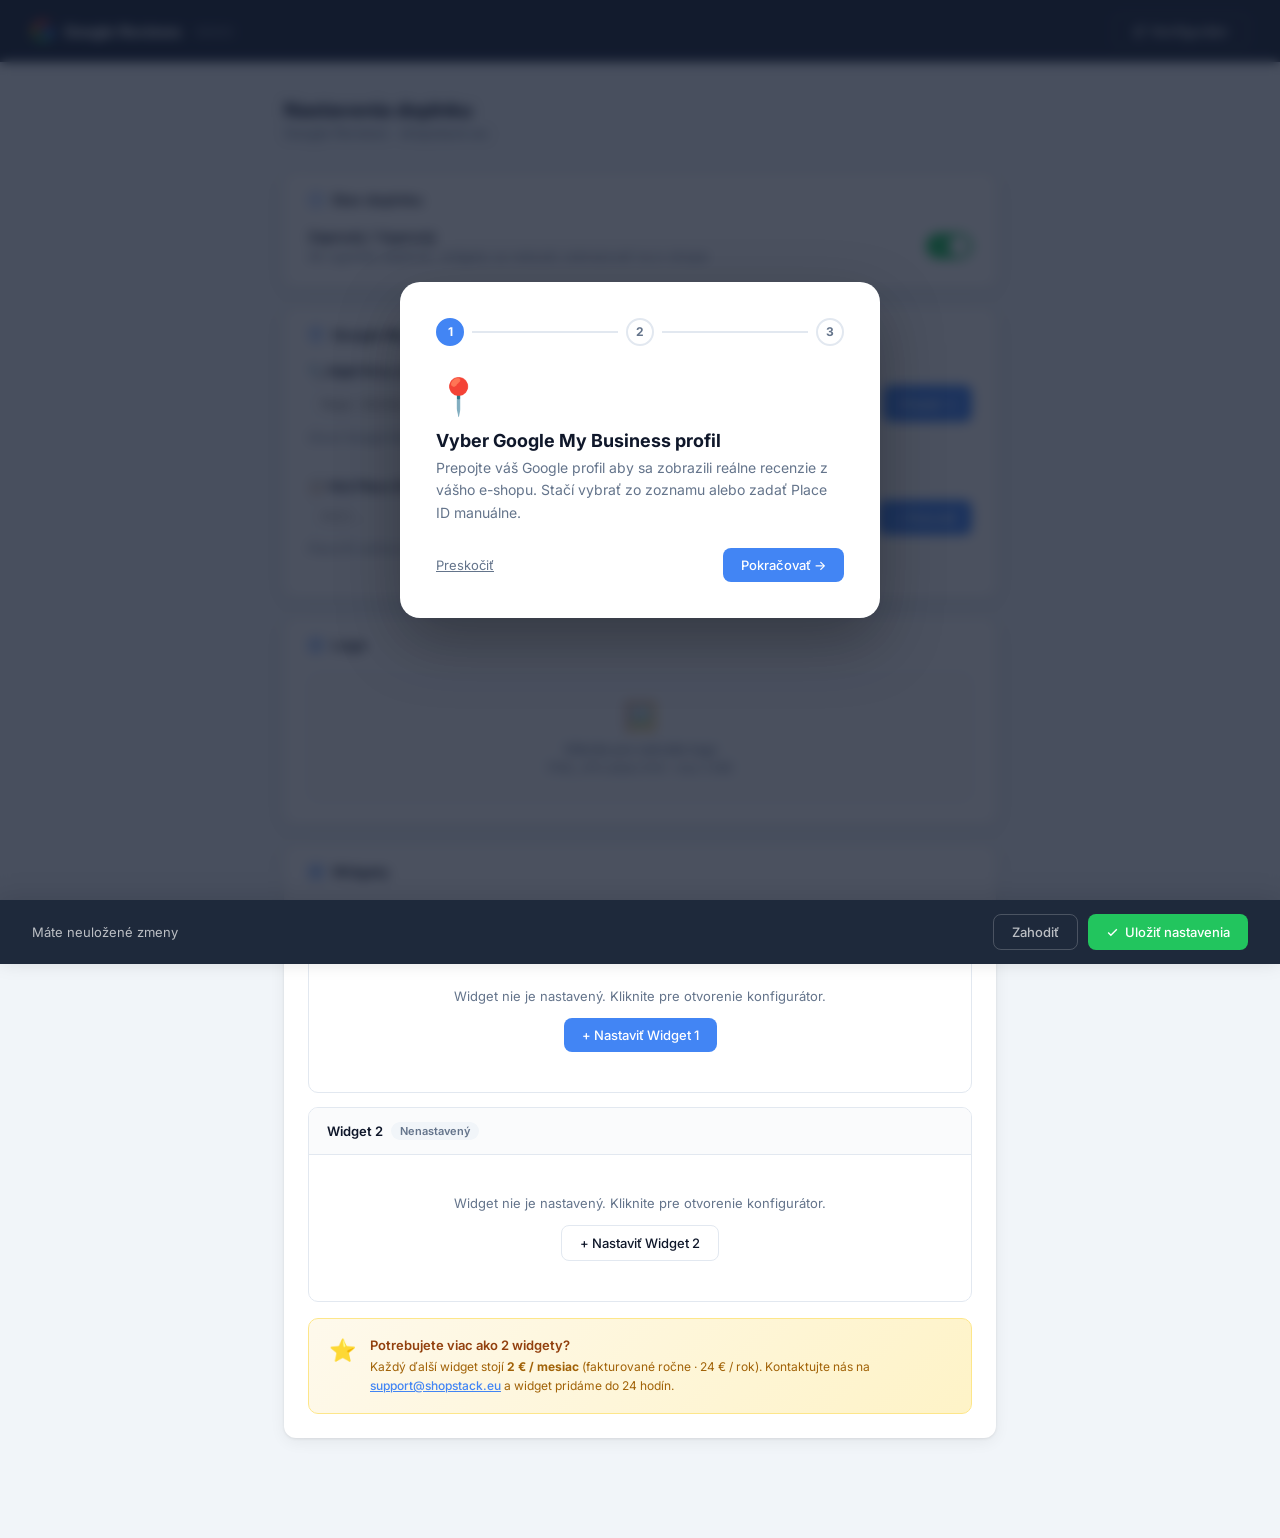
==== admin.html @ 36fa4c8f "fix: btoa crash on Slovak chars (encodeURIComponent wrapper)" ====
<!DOCTYPE html>
<html lang="sk">
<head>
<meta charset="UTF-8">
<meta name="viewport" content="width=device-width, initial-scale=1.0, viewport-fit=cover">
<title>Google Reviews – Admin</title>
<link href="https://fonts.googleapis.com/css2?family=Inter:wght@400;500;600;700;800&display=swap" rel="stylesheet">
<style>
*,*::before,*::after{box-sizing:border-box;margin:0;padding:0}
:root{
  --accent:#4285F4;--accent-hover:#3367D6;
  --bg:#f1f5f9;--surface:#fff;--header-bg:#1e293b;
  --text:#0f172a;--muted:#64748b;--border:#e2e8f0;
  --danger:#ef4444;--success:#22c55e;--warn:#f59e0b;
  --radius:12px;--shadow:0 1px 3px rgba(0,0,0,.08),0 4px 16px rgba(0,0,0,.06);
}
body{font-family:'Inter',sans-serif;background:var(--bg);color:var(--text);min-height:100vh}

/* HEADER */
header{background:var(--header-bg);padding:0 32px;height:62px;display:flex;align-items:center;justify-content:space-between;position:sticky;top:0;z-index:200}
.logo{display:flex;align-items:center;gap:10px;color:#fff;font-size:15px;font-weight:700}
.logo svg{width:22px;height:22px}
.logo-sub{font-weight:400;opacity:.5;margin-left:4px;font-size:13px}
.header-right{display:flex;align-items:center;gap:10px}

/* BUTTONS */
.btn{display:inline-flex;align-items:center;gap:6px;padding:9px 18px;border-radius:8px;font-family:'Inter',sans-serif;font-size:13px;font-weight:500;cursor:pointer;border:none;transition:all .15s;text-decoration:none;white-space:nowrap}
.btn-primary{background:var(--accent);color:#fff}.btn-primary:hover{background:var(--accent-hover)}
.btn-outline{background:transparent;color:#fff;border:1px solid rgba(255,255,255,.2)}.btn-outline:hover{background:rgba(255,255,255,.08)}
.btn-secondary{background:var(--surface);color:var(--text);border:1px solid var(--border)}.btn-secondary:hover{background:var(--bg)}
.btn-ghost{background:transparent;color:var(--muted);border:1px solid var(--border)}.btn-ghost:hover{background:var(--bg);color:var(--text)}
.btn-danger{background:transparent;color:var(--danger);border:1px solid #fecaca}.btn-danger:hover{background:#fef2f2}
.btn-success{background:var(--success);color:#fff}.btn-success:hover{filter:brightness(.93)}
.btn:disabled{opacity:.45;cursor:not-allowed}

/* ONBOARDING */
.onboarding-overlay{position:fixed;inset:0;background:rgba(15,23,42,.75);backdrop-filter:blur(6px);z-index:500;display:flex;align-items:center;justify-content:center}
.onboarding-box{background:var(--surface);border-radius:20px;width:92vw;max-width:480px;padding:36px;box-shadow:0 24px 64px rgba(0,0,0,.3)}
.ob-steps{display:flex;align-items:center;gap:8px;margin-bottom:28px}
.ob-step{width:28px;height:28px;border-radius:50%;display:flex;align-items:center;justify-content:center;font-size:12px;font-weight:700;border:2px solid var(--border);color:var(--muted);transition:all .2s;flex-shrink:0}
.ob-step.active{background:var(--accent);border-color:var(--accent);color:#fff}
.ob-step.done{background:var(--success);border-color:var(--success);color:#fff}
.ob-line{flex:1;height:2px;background:var(--border);transition:background .2s}
.ob-line.done{background:var(--success)}
.ob-icon{font-size:36px;margin-bottom:12px}
.ob-title{font-size:18px;font-weight:700;margin-bottom:6px}
.ob-desc{font-size:14px;color:var(--muted);line-height:1.6;margin-bottom:24px}
.ob-actions{display:flex;justify-content:space-between;align-items:center}
.ob-skip{font-size:13px;color:var(--muted);cursor:pointer;text-decoration:underline}
.ob-skip:hover{color:var(--text)}

/* LAYOUT */
main{max-width:760px;margin:0 auto;padding:36px 24px 80px}
.page-title{font-size:20px;font-weight:700;margin-bottom:2px}
.page-sub{font-size:14px;color:var(--muted);margin-bottom:32px;display:flex;align-items:center;gap:10px}
.last-saved-badge{font-size:12px;background:#f1f5f9;border:1px solid var(--border);border-radius:6px;padding:2px 8px;color:var(--muted)}

/* CARD */
.card{background:var(--surface);border-radius:var(--radius);box-shadow:var(--shadow);margin-bottom:20px;overflow:hidden}
.card-head{padding:18px 24px 0;display:flex;align-items:center;justify-content:space-between}
.card-title{font-size:14px;font-weight:600;display:flex;align-items:center;gap:8px}
.card-title svg{width:16px;height:16px;color:var(--accent)}
.card-body{padding:20px 24px 24px}

/* TOGGLE */
.toggle-row{display:flex;align-items:center;justify-content:space-between;gap:16px}
.toggle-info h3{font-size:14px;font-weight:600;margin-bottom:3px}
.toggle-info p{font-size:13px;color:var(--muted)}
.toggle{position:relative;width:46px;height:26px;flex-shrink:0}
.toggle input{opacity:0;width:0;height:0;position:absolute}
.toggle-track{position:absolute;inset:0;background:#cbd5e1;border-radius:13px;transition:.2s;cursor:pointer}
.toggle input:checked+.toggle-track{background:var(--success)}
.toggle-thumb{position:absolute;top:3px;left:3px;width:20px;height:20px;background:#fff;border-radius:50%;transition:.2s;pointer-events:none;box-shadow:0 1px 3px rgba(0,0,0,.2)}
.toggle input:checked~.toggle-thumb{left:23px}

/* FORM */
.field{margin-bottom:18px}
.field:last-child{margin-bottom:0}
.field label{display:block;font-size:13px;font-weight:500;margin-bottom:6px}
.field-hint{font-size:12px;color:var(--muted);margin-top:4px}
select,input[type=text]{width:100%;padding:9px 12px;border:1px solid var(--border);border-radius:8px;font-family:'Inter',sans-serif;font-size:14px;color:var(--text);background:var(--surface);transition:border .15s}
select:focus,input[type=text]:focus{outline:none;border-color:var(--accent);box-shadow:0 0 0 3px rgba(66,133,244,.12)}

/* LOGO */
.logo-upload-area{border:2px dashed var(--border);border-radius:10px;padding:24px;text-align:center;cursor:pointer;transition:all .15s;background:#fafbfc}
.logo-upload-area:hover{border-color:var(--accent);background:#eff6ff}
.logo-upload-area.has-logo{border-style:solid;border-color:#bbdefb;background:#eff6ff}
.logo-preview{width:80px;height:80px;object-fit:contain;border-radius:8px;border:1px solid var(--border);background:#fff;margin:0 auto 10px;display:block}
.logo-upload-icon{font-size:28px;margin-bottom:8px;opacity:.5}
.logo-upload-text{font-size:13px;font-weight:500;color:var(--muted)}
.logo-upload-sub{font-size:12px;color:var(--muted);margin-top:3px}
.logo-actions{display:flex;justify-content:center;gap:8px;margin-top:10px}

/* WIDGET SLOTS */
.widget-slot{border:1px solid var(--border);border-radius:10px;overflow:hidden;margin-bottom:14px;transition:box-shadow .15s}
.widget-slot:last-child{margin-bottom:0}
.widget-slot-head{padding:14px 18px;display:flex;align-items:center;justify-content:space-between;background:#fafbfc;border-bottom:1px solid var(--border)}
.widget-slot-label{font-size:13px;font-weight:600;display:flex;align-items:center;gap:8px}
.widget-slot-meta{font-size:11px;color:var(--muted);display:flex;align-items:center;gap:6px}
.widget-slot-badge{padding:2px 9px;border-radius:20px;font-size:11px;font-weight:600}
.badge-configured{background:#dcfce7;color:#15803d}
.badge-empty{background:#f1f5f9;color:var(--muted)}
.widget-slot-body{padding:16px 18px}
.widget-type-tag{display:inline-flex;align-items:center;gap:5px;padding:3px 10px;background:#eff6ff;color:var(--accent);border-radius:6px;font-size:12px;font-weight:500;margin-bottom:10px}
.widget-actions{display:flex;gap:8px;flex-wrap:wrap;align-items:center}
.widget-slot-empty{text-align:center;padding:24px;color:var(--muted)}
.widget-slot-empty p{font-size:13px;margin-bottom:14px}

/* MINI PREVIEW */
.widget-preview-thumb{width:100%;height:120px;border-radius:8px;border:1px solid var(--border);background:linear-gradient(135deg,#f8fafc,#f1f5f9);margin-bottom:12px;overflow:hidden;position:relative;display:flex;align-items:center;justify-content:center}
.widget-preview-thumb iframe{width:300%;height:300%;transform:scale(.33);transform-origin:top left;pointer-events:none;border:none}
.widget-preview-label{position:absolute;bottom:6px;right:8px;font-size:10px;color:var(--muted);background:rgba(255,255,255,.8);padding:2px 6px;border-radius:4px}

/* EMBED CODE */
.embed-section{margin-top:14px;padding-top:14px;border-top:1px solid var(--border)}
.embed-label{font-size:12px;font-weight:600;color:var(--muted);text-transform:uppercase;letter-spacing:.05em;margin-bottom:8px}
.embed-box{position:relative}
.embed-code{width:100%;padding:10px 40px 10px 12px;border:1px solid var(--border);border-radius:8px;font-family:'JetBrains Mono','Courier New',monospace;font-size:11px;color:var(--text);background:#f8fafc;resize:none;height:52px;line-height:1.5}
.embed-copy{position:absolute;right:8px;top:50%;transform:translateY(-50%);padding:4px 10px;font-size:11px;border-radius:6px}
.embed-copied{background:#dcfce7;color:#15803d;font-size:11px;padding:3px 8px;border-radius:5px;display:none}

/* LIMIT BANNER */
.limit-banner{background:linear-gradient(135deg,#fef9ec,#fef3c7);border:1px solid #fde68a;border-radius:10px;padding:18px 20px;display:flex;gap:14px;align-items:flex-start;margin-top:16px}
.limit-banner-icon{font-size:22px;flex-shrink:0}
.limit-banner h4{font-size:13px;font-weight:600;margin-bottom:4px;color:#92400e}
.limit-banner p{font-size:12px;color:#a16207;line-height:1.6}
.limit-banner a{color:var(--accent);font-weight:500}

/* LEGACY BANNER */
.legacy-banner{background:linear-gradient(135deg,#f0f9ff,#e0f2fe);border:1px solid #bae6fd;border-radius:10px;padding:18px 20px;display:flex;gap:14px;align-items:flex-start;margin-bottom:20px}
.legacy-banner-icon{font-size:22px;flex-shrink:0}
.legacy-banner h4{font-size:13px;font-weight:600;margin-bottom:4px;color:#0369a1}
.legacy-banner p{font-size:12px;color:#0284c7;line-height:1.6}
.legacy-banner .btn{margin-top:8px;font-size:12px;padding:6px 14px;background:var(--accent);color:#fff;border:none}

/* SAVE BAR */
.save-bar{position:fixed;bottom:0;left:0;right:0;background:var(--header-bg);padding:14px 32px;padding-bottom:calc(14px + env(safe-area-inset-bottom,34px));display:flex;align-items:center;justify-content:space-between;gap:16px;z-index:100;transform:translateY(100%);transition:transform .25s;box-shadow:0 -4px 20px rgba(0,0,0,.15)}
.save-bar.visible{transform:translateY(0)}
.save-bar-text{color:rgba(255,255,255,.7);font-size:13px}
.save-bar-actions{display:flex;gap:10px}

/* MODAL */
.modal-overlay{position:fixed;inset:0;background:rgba(15,23,42,.65);backdrop-filter:blur(4px);z-index:1000;display:flex;align-items:center;justify-content:center;opacity:0;pointer-events:none;transition:opacity .2s}
.modal-overlay.active{opacity:1;pointer-events:all}
.modal{background:var(--surface);border-radius:16px;width:96vw;max-width:1140px;height:90vh;display:flex;flex-direction:column;box-shadow:0 24px 64px rgba(0,0,0,.3);transform:translateY(14px);transition:transform .2s;overflow:hidden}
.modal-overlay.active .modal{transform:translateY(0)}
.modal-header{display:flex;align-items:center;justify-content:space-between;padding:16px 24px;background:var(--header-bg);flex-shrink:0}
.modal-title{font-size:15px;font-weight:600;color:#fff}
.modal-close{width:32px;height:32px;border-radius:8px;border:none;background:rgba(255,255,255,.1);color:#fff;cursor:pointer;display:flex;align-items:center;justify-content:center;font-size:18px;transition:background .15s}
.modal-close:hover{background:rgba(255,255,255,.2)}
.modal-body{flex:1;overflow:hidden}
.modal-body iframe{width:100%;height:100%;border:none}
.modal-footer{padding:14px 24px;border-top:1px solid var(--border);display:flex;justify-content:flex-end;gap:10px;background:#f8fafc;flex-shrink:0}

/* TOAST */
.toast{position:fixed;bottom:80px;right:24px;background:var(--header-bg);color:#fff;padding:12px 20px;border-radius:10px;font-size:14px;font-weight:500;box-shadow:0 4px 20px rgba(0,0,0,.2);transform:translateY(20px);opacity:0;transition:all .25s;z-index:2000}
.toast.show{transform:translateY(0);opacity:1}
.toast.success{border-left:4px solid var(--success)}
.toast.error{border-left:4px solid var(--danger)}
.toast.info{border-left:4px solid #3b82f6}
.toast.warning{border-left:4px solid #f59e0b}
</style>
</head>
<body>

<!-- ONBOARDING OVERLAY -->
<div class="onboarding-overlay" id="onboarding" style="display:none">
  <div class="onboarding-box">
    <div class="ob-steps">
      <div class="ob-step active" id="ob-step-1">1</div>
      <div class="ob-line" id="ob-line-1"></div>
      <div class="ob-step" id="ob-step-2">2</div>
      <div class="ob-line" id="ob-line-2"></div>
      <div class="ob-step" id="ob-step-3">3</div>
    </div>
    <div id="ob-content"></div>
    <div class="ob-actions">
      <span class="ob-skip" onclick="skipOnboarding()">Preskočiť</span>
      <button class="btn btn-primary" id="ob-next-btn" onclick="obNext()">Pokračovať →</button>
    </div>
  </div>
</div>

<header>
  <div class="logo">
    <svg viewBox="0 0 48 48" fill="none">
      <path fill="#EA4335" d="M24 9.5c3.54 0 6.71 1.22 9.21 3.6l6.85-6.85C35.9 2.38 30.47 0 24 0 14.62 0 6.51 5.38 2.56 13.22l7.98 6.19C12.43 13.72 17.74 9.5 24 9.5z"/>
      <path fill="#4285F4" d="M46.98 24.55c0-1.57-.15-3.09-.38-4.55H24v9.02h12.94c-.58 2.96-2.26 5.48-4.78 7.18l7.73 6c4.51-4.18 7.09-10.36 7.09-17.65z"/>
      <path fill="#FBBC05" d="M10.53 28.59c-.48-1.45-.76-2.99-.76-4.59s.27-3.14.76-4.59l-7.98-6.19C.92 16.46 0 20.12 0 24c0 3.88.92 7.54 2.56 10.78l7.97-6.19z"/>
      <path fill="#34A853" d="M24 48c6.48 0 11.93-2.13 15.89-5.81l-7.73-6c-2.18 1.48-4.97 2.31-8.16 2.31-6.26 0-11.57-4.22-13.47-9.91l-7.98 6.19C6.51 42.62 14.62 48 24 48z"/>
    </svg>
    Google Reviews
    <span class="logo-sub">Admin</span>
  </div>
  <div class="header-right">
    <a href="google_reviews_widget_v9.html" class="btn btn-outline" target="_blank">
      <svg width="13" height="13" viewBox="0 0 24 24" fill="none" stroke="currentColor" stroke-width="2.5"><path d="M18 13v6a2 2 0 0 1-2 2H5a2 2 0 0 1-2-2V8a2 2 0 0 1 2-2h6"/><polyline points="15 3 21 3 21 9"/><line x1="10" y1="14" x2="21" y2="3"/></svg>
      Konfigurátor
    </a>
  </div>
</header>

<main>
  <div class="page-title">Nastavenia doplnku</div>
  <div class="page-sub">
    Google Reviews · shopstack.eu
    <span class="last-saved-badge" id="last-saved-badge" style="display:none"></span>
  </div>

  <!-- LEGACY BANNER -->
  <div class="legacy-banner" id="legacy-banner" style="display:none">
    <div class="legacy-banner-icon">🔄</div>
    <div>
      <h4>Máte aktívnu staršiu verziu widgetu</h4>
      <p>Váš e-shop beží na pôvodnom dizajne. Môžete prejsť na nové admin rozhranie s modernejším vzhľadom — vaše nastavenia zostanú zachované. Prepnutie je dobrovoľné.</p>
      <button class="btn" onclick="migrateLegacy()">Prejsť na nový dizajn</button>
    </div>
  </div>

  <!-- 1. STAV -->
  <div class="card">
    <div class="card-head">
      <div class="card-title">
        <svg viewBox="0 0 24 24" fill="none" stroke="currentColor" stroke-width="2"><circle cx="12" cy="12" r="10"/><path d="M12 8v4l3 3"/></svg>
        Stav doplnku
      </div>
    </div>
    <div class="card-body">
      <div class="toggle-row">
        <div class="toggle-info">
          <h3>Zapnutý / Vypnutý</h3>
          <p>Ak vypnete doplnok, widgety sa nebudú zobrazovať na e-shope.</p>
        </div>
        <label class="toggle">
          <input type="checkbox" id="toggle-active" checked onchange="markDirty()">
          <div class="toggle-track"></div>
          <div class="toggle-thumb"></div>
        </label>
      </div>
    </div>
  </div>

  <!-- 2. GMB PROFIL -->
  <div class="card">
    <div class="card-head">
      <div class="card-title">
        <svg viewBox="0 0 24 24" fill="none" stroke="currentColor" stroke-width="2"><path d="M21 10c0 7-9 13-9 13s-9-6-9-13a9 9 0 0 1 18 0z"/><circle cx="12" cy="10" r="3"/></svg>
        Google My Business profil
      </div>
    </div>
    <div class="card-body">

      <div class="field" id="gmb-step-search">
        <label style="font-size:13px;font-weight:600;color:var(--text);">🔍 Nájdi firmu na Google</label>
        <div style="display:flex;gap:8px;margin-top:6px;">
          <input type="text" id="gmb-search-input"
            placeholder="Napr. Sklníky Dúha Bratislava"
            style="flex:1;min-width:0;"
            autocomplete="off" spellcheck="false"
            onkeydown="if(event.key==='Enter') searchGMB()"
            oninput="onGmbSearchInput(this.value)">
          <button class="btn btn-primary" style="white-space:nowrap;padding:0 16px;" onclick="searchGMB()">
            Hľadať →
          </button>
        </div>
        <div class="field-hint" style="margin-top:8px;">
          Otvorí Google Maps — nájdi svoju firmu a skopíruj <strong>Place ID</strong> z URL alebo cez <strong>Zdieľať → Vložiť mapu</strong>.
        </div>
      </div>

      <div class="field" id="gmb-step-placeid" style="margin-top:14px;padding-top:14px;border-top:1px solid var(--border);">
        <label style="font-size:13px;font-weight:600;color:var(--text);">📋 Vlož Place ID a potvrď profil</label>
        <div style="display:flex;gap:8px;margin-top:6px;align-items:stretch;">
          <input type="text" id="place-id-input"
            placeholder="ChIJ..."
            style="flex:1;min-width:0;font-family:monospace;font-size:13px;"
            autocomplete="off" autocorrect="off" spellcheck="false"
            oninput="onPlaceIdInput(this.value)"
            onkeydown="if(event.key==='Enter') confirmPlaceId()">
          <button class="btn btn-primary" id="gmb-confirm-btn" style="white-space:nowrap;padding:0 16px;" onclick="confirmPlaceId()">
            ✓ Potvrdiť
          </button>
        </div>
        <div class="field-hint" id="place-id-hint" style="margin-top:6px;">
          Place ID začína na <code style="background:#f1f5f9;padding:1px 5px;border-radius:4px;font-size:11px;">ChIJ...</code>
          &nbsp;·&nbsp;
          <a href="https://developers.google.com/maps/documentation/javascript/examples/places-placeid-finder" target="_blank" style="color:var(--accent);">Place ID Finder →</a>
        </div>
      </div>

      <div id="gmb-verified-card" style="display:none;background:#f0fdf4;border:1px solid #86efac;border-radius:12px;padding:14px 16px;margin-top:12px;">
        <div style="display:flex;align-items:center;gap:12px;">
          <div style="width:40px;height:40px;border-radius:10px;background:#fff;border:1px solid #e2e8f0;display:flex;align-items:center;justify-content:center;flex-shrink:0;">
            <svg width="22" height="22" viewBox="0 0 48 48"><path fill="#EA4335" d="M24 9.5c3.54 0 6.71 1.22 9.21 3.6l6.85-6.85C35.9 2.38 30.47 0 24 0 14.62 0 6.51 5.38 2.56 13.22l7.98 6.19C12.43 13.72 17.74 9.5 24 9.5z"/><path fill="#4285F4" d="M46.98 24.55c0-1.57-.15-3.09-.38-4.55H24v9.02h12.94c-.58 2.96-2.26 5.48-4.78 7.18l7.73 6c4.51-4.18 7.09-10.36 7.09-17.65z"/><path fill="#FBBC05" d="M10.53 28.59c-.48-1.45-.76-2.99-.76-4.59s.27-3.14.76-4.59l-7.98-6.19C.92 16.46 0 20.12 0 24c0 3.88.92 7.54 2.56 10.78l7.97-6.19z"/><path fill="#34A853" d="M24 48c6.48 0 11.93-2.13 15.89-5.81l-7.73-6c-2.18 1.48-4.97 2.31-8.16 2.31-6.26 0-11.57-4.22-13.47-9.91l-7.98 6.19C6.51 42.62 14.62 48 24 48z"/></svg>
          </div>
          <div style="flex:1;min-width:0;">
            <div style="margin-bottom:3px;"><span style="font-size:11px;font-weight:700;color:#15803d;background:#dcfce7;padding:2px 8px;border-radius:20px;">✓ OVERENÝ</span></div>
            <div id="gmb-verified-name" style="font-weight:700;font-size:15px;color:#111827;white-space:nowrap;overflow:hidden;text-overflow:ellipsis;"></div>
            <div id="gmb-verified-id" style="font-size:11px;color:#64748b;margin-top:2px;font-family:monospace;"></div>
          </div>
          <button onclick="clearPlaceId()" style="background:none;border:none;color:#94a3b8;cursor:pointer;font-size:22px;line-height:1;padding:4px;flex-shrink:0;" title="Zmeniť profil">×</button>
        </div>
      </div>

      <select id="gmb-select" style="display:none"></select>
    </div>
  </div>

  <!-- 3. LOGO -->
  <div class="card">
    <div class="card-head">
      <div class="card-title">
        <svg viewBox="0 0 24 24" fill="none" stroke="currentColor" stroke-width="2"><rect x="3" y="3" width="18" height="18" rx="2"/><circle cx="8.5" cy="8.5" r="1.5"/><polyline points="21 15 16 10 5 21"/></svg>
        Logo
      </div>
    </div>
    <div class="card-body">
      <input type="file" id="logo-file-input" accept="image/*" style="display:none" onchange="handleLogoUpload(event)">
      <div class="logo-upload-area" id="logo-upload-area" onclick="document.getElementById('logo-file-input').click()">
        <img src="" alt="Logo" class="logo-preview" id="logo-preview" style="display:none">
        <div id="logo-upload-placeholder">
          <div class="logo-upload-icon">🖼️</div>
          <div class="logo-upload-text">Kliknite pre nahratie loga</div>
          <div class="logo-upload-sub">PNG, JPG alebo SVG · max 2 MB</div>
        </div>
      </div>
      <div class="logo-actions" id="logo-actions" style="display:none">
        <button class="btn btn-ghost" style="font-size:12px;padding:6px 12px" onclick="removeLogo()">Odstrániť</button>
        <button class="btn btn-ghost" style="font-size:12px;padding:6px 12px" onclick="document.getElementById('logo-file-input').click()">Zmeniť</button>
      </div>
    </div>
  </div>

  <!-- 4+5. WIDGETY -->
  <div class="card">
    <div class="card-head">
      <div class="card-title">
        <svg viewBox="0 0 24 24" fill="none" stroke="currentColor" stroke-width="2"><rect x="3" y="3" width="7" height="7"/><rect x="14" y="3" width="7" height="7"/><rect x="3" y="14" width="7" height="7"/><rect x="14" y="14" width="7" height="7"/></svg>
        Widgety
      </div>
    </div>
    <div class="card-body">

      <!-- Widget 1 -->
      <div class="widget-slot">
        <div class="widget-slot-head">
          <div class="widget-slot-label">
            Widget 1
            <span class="widget-slot-badge badge-empty" id="slot-1-badge">Nenastavený</span>
          </div>
          <div class="widget-slot-meta" id="slot-1-meta" style="display:none">
            <span id="slot-1-saved-at"></span>
          </div>
        </div>
        <div class="widget-slot-body">
          <div id="slot-1-configured" style="display:none">
            <div class="widget-preview-thumb" id="slot-1-preview-thumb">
              <span style="font-size:12px;color:var(--muted)">Náhľad</span>
              <span class="widget-preview-label">preview</span>
            </div>
            <div class="widget-type-tag" id="slot-1-type-tag">💬 Floating</div>
            <div class="widget-actions">
              <button class="btn btn-secondary" style="font-size:12px;padding:7px 14px" onclick="openConfigurator(1)">Upraviť widget</button>
              <button class="btn btn-danger" style="font-size:12px;padding:7px 14px" onclick="removeWidget(1)">Odstrániť</button>
            </div>
            <div class="embed-section">
              <div class="embed-label">Embed kód</div>
              <div class="embed-box">
                <textarea class="embed-code" id="slot-1-embed" readonly></textarea>
                <button class="btn btn-ghost embed-copy" onclick="copyEmbed(1)">Kopírovať</button>
              </div>
              <span class="embed-copied" id="slot-1-copied">✓ Skopírované</span>
            </div>
          </div>
          <div class="widget-slot-empty" id="slot-1-empty">
            <p>Widget nie je nastavený. Kliknite pre otvorenie konfigurátor.</p>
            <button class="btn btn-primary" onclick="openConfigurator(1)">+ Nastaviť Widget 1</button>
          </div>
        </div>
      </div>

      <!-- Widget 2 -->
      <div class="widget-slot">
        <div class="widget-slot-head">
          <div class="widget-slot-label">
            Widget 2
            <span class="widget-slot-badge badge-empty" id="slot-2-badge">Nenastavený</span>
          </div>
          <div class="widget-slot-meta" id="slot-2-meta" style="display:none">
            <span id="slot-2-saved-at"></span>
          </div>
        </div>
        <div class="widget-slot-body">
          <div id="slot-2-configured" style="display:none">
            <div class="widget-preview-thumb" id="slot-2-preview-thumb">
              <span style="font-size:12px;color:var(--muted)">Náhľad</span>
              <span class="widget-preview-label">preview</span>
            </div>
            <div class="widget-type-tag" id="slot-2-type-tag">💬 Floating</div>
            <div class="widget-actions">
              <button class="btn btn-secondary" style="font-size:12px;padding:7px 14px" onclick="openConfigurator(2)">Upraviť widget</button>
              <button class="btn btn-danger" style="font-size:12px;padding:7px 14px" onclick="removeWidget(2)">Odstrániť</button>
            </div>
            <div class="embed-section">
              <div class="embed-label">Embed kód</div>
              <div class="embed-box">
                <textarea class="embed-code" id="slot-2-embed" readonly></textarea>
                <button class="btn btn-ghost embed-copy" onclick="copyEmbed(2)">Kopírovať</button>
              </div>
              <span class="embed-copied" id="slot-2-copied">✓ Skopírované</span>
            </div>
          </div>
          <div class="widget-slot-empty" id="slot-2-empty">
            <p>Widget nie je nastavený. Kliknite pre otvorenie konfigurátor.</p>
            <button class="btn btn-secondary" onclick="openConfigurator(2)">+ Nastaviť Widget 2</button>
          </div>
        </div>
      </div>

      <!-- LIMIT -->
      <div class="limit-banner">
        <div class="limit-banner-icon">⭐</div>
        <div>
          <h4>Potrebujete viac ako 2 widgety?</h4>
          <p>Každý ďalší widget stojí <strong>2 € / mesiac</strong> (fakturované ročne · 24 € / rok). Kontaktujte nás na <a href="mailto:support@shopstack.eu">support@shopstack.eu</a> a widget pridáme do 24 hodín.</p>
        </div>
      </div>

    </div>
  </div>
</main>

<!-- SAVE BAR -->
<div class="save-bar" id="save-bar">
  <div class="save-bar-text">Máte neuložené zmeny</div>
  <div class="save-bar-actions">
    <button class="btn btn-ghost" style="color:rgba(255,255,255,.7);border-color:rgba(255,255,255,.2)" onclick="discardChanges()">Zahodiť</button>
    <button class="btn btn-success" onclick="saveSettings()">
      <svg width="13" height="13" viewBox="0 0 24 24" fill="none" stroke="currentColor" stroke-width="2.5"><polyline points="20 6 9 17 4 12"/></svg>
      Uložiť nastavenia
    </button>
  </div>
</div>

<!-- MODAL -->
<div class="modal-overlay" id="modal-overlay" onclick="handleOverlayClick(event)">
  <div class="modal">
    <div class="modal-header">
      <div class="modal-title" id="modal-title">Konfigurátor widgetu</div>
      <button class="modal-close" onclick="closeConfigurator()">✕</button>
    </div>
    <div class="modal-body">
      <iframe id="cfg-iframe" src="" title="Widget konfigurátor"></iframe>
    </div>
    <div class="modal-footer">
      <button class="btn btn-secondary" onclick="closeConfigurator()">Zrušiť</button>
      <button class="btn btn-primary" id="modal-save-btn" onclick="saveFromConfigurator()" style="min-width:140px;font-size:14px;padding:10px 20px;">
        <svg width="13" height="13" viewBox="0 0 24 24" fill="none" stroke="currentColor" stroke-width="2.5"><polyline points="20 6 9 17 4 12"/></svg>
        Uložiť widget
      </button>
    </div>
  </div>
</div>

<div class="toast" id="toast"></div>

<script>
const STORAGE_KEY = 'gr_admin_v2';
const OB_KEY = 'gr_admin_onboarding_done';
const TYPE_LABELS = {c0:'💬 Floating',c1:'🎠 Karusel',c2:'📌 Lišta',c3:'🧩 Embed',c4:'✍️ CTA tlačidlo'};

const OB_STEPS = [
  {icon:'📍',title:'Vyber Google My Business profil',desc:'Prepojte váš Google profil aby sa zobrazili reálne recenzie z vášho e-shopu. Stačí vybrať zo zoznamu alebo zadať Place ID manuálne.'},
  {icon:'🖼️',title:'Nahrajte logo firmy',desc:'Logo sa zobrazí vo widgete vedľa vašich recenzií. Odporúčame PNG s priehľadným pozadím, minimálne 200×200px.'},
  {icon:'⭐',title:'Nastavte prvý widget',desc:'Vyberte typ widgetu (Floating, Karusel, Lišta...) a prispôsobte farby, veľkosť aj pozíciu. Môžete pridať až 2 widgety zadarmo.'}
];

let state = {active:true,gmbProfileId:'',placeIdManual:'',logoUrl:'',widget1:null,widget2:null,isLegacy:false,lastSaved:null};
let dirty = false;
let activeSlot = null;
let obStep = 1;

// INIT
function init() {
  const saved = localStorage.getItem(STORAGE_KEY);
  if (saved) { try { Object.assign(state, JSON.parse(saved)); } catch(e) {} }
  // Load from Rails - overrides localStorage with server truth
  fetch('/shop/data', { headers: { 'Accept': 'application/json', 'X-Requested-With': 'XMLHttpRequest' } })
    .then(r => r.ok ? r.json() : null)
    .then(data => {
      if (!data) return;
      if (data.active !== undefined) state.active = data.active;
      if (data.place_id) state.placeIdManual = data.place_id;
      if (data.widget1) state.widget1 = data.widget1;
      if (data.widget2) state.widget2 = data.widget2;
      if (data.logo_url) state.logoUrl = data.logo_url;
      state._shopName = data.shop_name;
      state._rating = data.rating;
      state._ratingsTotal = data.ratings_total;
      // Detekcia starých klientov: majú widget_style ale nemajú nový widget config
      if (data.is_legacy_shop && !data.widget1 && !data.widget2) state.isLegacy = true;
      localStorage.setItem(STORAGE_KEY, JSON.stringify(state));
      applyState();
      loadGMBProfiles();
      updateLastSavedBadge();
    })
    .catch(() => {
      // Offline fallback - use localStorage
      applyState();
      loadGMBProfiles();
      updateLastSavedBadge();
    });
  if (!localStorage.getItem(OB_KEY)) showOnboarding();
}

function applyState() {
  document.getElementById('toggle-active').checked = state.active;
  if (state.logoUrl) setLogoPreview(state.logoUrl);
  renderSlot(1, state.widget1);
  renderSlot(2, state.widget2);
  if (state.isLegacy) document.getElementById('legacy-banner').style.display = 'flex';
}

function loadGMBProfiles() {
  const id = state.placeIdManual || state.gmbProfileId || '';
  const name = state._shopName || '';
  if (id) {
    document.getElementById('place-id-input').value = id;
    if (name && name !== id) document.getElementById('gmb-search-input').value = name;
    showVerifiedCard(id, name || id);
  }
  const select = document.getElementById('gmb-select');
  if (select && id) select.innerHTML = `<option value="${id}" selected>${name || id}</option>`;
}


function onPlaceIdInput(val) {
  if (!val.trim()) document.getElementById('gmb-verified-card').style.display = 'none';
}


function onGmbSearchInput(val) {}

function searchGMB() {
  const q = document.getElementById('gmb-search-input').value.trim();
  if (!q) { showToast('Zadaj názov firmy', 'error'); return; }
  window.open('https://www.google.com/maps/search/' + encodeURIComponent(q), '_blank');
  showToast('Nájdi firmu → klikni na ňu → skopíruj Place ID z URL', 'info', 5000);
}

function confirmPlaceId() {
  const val = document.getElementById('place-id-input').value.trim();
  if (!val) { showToast('Vlož Place ID (začína ChIJ...)', 'error'); return; }
  if (val.length < 10) { showToast('Place ID vyzerá príliš krátke', 'error'); return; }
  const btn = document.getElementById('gmb-confirm-btn');
  if (btn) { btn.textContent = '⏳'; btn.disabled = true; }
  const searchName = document.getElementById('gmb-search-input').value.trim();
  const displayName = searchName || val;
  state.placeIdManual = val;
  state.gmbProfileId = val;
  state._shopName = displayName;
  const select = document.getElementById('gmb-select');
  select.innerHTML = `<option value="${val}" selected>${displayName}</option>`;
  showVerifiedCard(val, displayName);
  markDirty();
  if (btn) { btn.textContent = '✓ Potvrdiť'; btn.disabled = false; }
  showToast('Profil potvrdený ✓', 'success');
}


function showVerifiedCard(id, name) {
  document.getElementById('gmb-verified-name').textContent = name;
  document.getElementById('gmb-verified-id').textContent = 'Place ID: ' + id;
  document.getElementById('gmb-verified-card').style.display = 'block';
  document.getElementById('place-id-hint').style.display = 'none';
}

function clearPlaceId() {
  state.placeIdManual = '';
  state.gmbProfileId = '';
  state._shopName = '';
  document.getElementById('place-id-input').value = '';
  document.getElementById('gmb-search-input').value = '';
  document.getElementById('gmb-verified-card').style.display = 'none';
  document.getElementById('place-id-hint').style.display = 'block';
  document.getElementById('gmb-select').innerHTML = '<option value="">&#8212;</option>';
  markDirty();
  showToast('Profil odpojený', 'info');
}



// ONBOARDING
function showOnboarding() {
  document.getElementById('onboarding').style.display = 'flex';
  renderObStep(1);
}

function renderObStep(step) {
  obStep = step;
  const s = OB_STEPS[step-1];
  document.getElementById('ob-content').innerHTML = `
    <div class="ob-icon">${s.icon}</div>
    <div class="ob-title">${s.title}</div>
    <div class="ob-desc">${s.desc}</div>`;
  [1,2,3].forEach(i => {
    const el = document.getElementById(`ob-step-${i}`);
    el.className = 'ob-step' + (i < step ? ' done' : i === step ? ' active' : '');
    el.textContent = i < step ? '✓' : i;
  });
  [1,2].forEach(i => {
    const l = document.getElementById(`ob-line-${i}`);
    l.className = 'ob-line' + (i < step ? ' done' : '');
  });
  document.getElementById('ob-next-btn').textContent = step === 3 ? 'Začať →' : 'Pokračovať →';
}

function obNext() {
  if (obStep < 3) { renderObStep(obStep + 1); }
  else { skipOnboarding(); }
}

function skipOnboarding() {
  localStorage.setItem(OB_KEY, '1');
  document.getElementById('onboarding').style.display = 'none';
}

// DIRTY / SAVE
function markDirty() {
  dirty = true;
  document.getElementById('save-bar').classList.add('visible');
}

function discardChanges() {
  dirty = false;
  document.getElementById('save-bar').classList.remove('visible');
  const saved = localStorage.getItem(STORAGE_KEY);
  if (saved) { try { Object.assign(state, JSON.parse(saved)); } catch(e) {} }
  applyState();
  showToast('Zmeny zahodené', 'error');
}

function saveSettings() {
  state.active = document.getElementById('toggle-active').checked;
  state.gmbProfileId = document.getElementById('gmb-select').value;
  state.placeIdManual = document.getElementById('place-id-input').value;
  state.lastSaved = new Date().toISOString();
  localStorage.setItem(STORAGE_KEY, JSON.stringify(state));
  dirty = false;
  document.getElementById('save-bar').classList.remove('visible');
  updateLastSavedBadge();

  const csrfToken = document.querySelector('meta[name="csrf-token"]')?.content || '';
  fetch('/shop/update_new_admin', {
    method: 'PATCH',
    headers: {
      'Content-Type': 'application/json',
      'Accept': 'application/json',
      'X-CSRF-Token': csrfToken,
      'X-Requested-With': 'XMLHttpRequest'
    },
    body: JSON.stringify({
      active: state.active,
      place_id: state.placeIdManual || state.gmbProfileId,
      widget1: state.widget1,
      widget2: state.widget2
    })
  })
  .then(r => r.json())
  .then(data => {
    if (data.ok) {
      showToast('Nastavenia uložené', 'success');
    } else {
      showToast('Chyba pri ukladaní: ' + (data.errors||[]).join(', '), 'error');
    }
  })
  .catch(() => showToast('Nastavenia uložené lokálne (offline)', 'warning'));
}

function updateLastSavedBadge() {
  const badge = document.getElementById('last-saved-badge');
  if (!state.lastSaved) { badge.style.display = 'none'; return; }
  const d = new Date(state.lastSaved);
  const now = new Date();
  const diff = Math.round((now - d) / 60000);
  let label = diff < 1 ? 'práve teraz' : diff < 60 ? `pred ${diff} min` : d.toLocaleTimeString('sk-SK',{hour:'2-digit',minute:'2-digit'});
  badge.textContent = `Uložené: ${label}`;
  badge.style.display = 'inline-flex';
}

// LOGO
function handleLogoUpload(e) {
  const file = e.target.files[0];
  if (!file) return;
  if (file.size > 2*1024*1024) { showToast('Logo je väčšie ako 2 MB', 'error'); return; }
  // Preview immediately
  const reader = new FileReader();
  reader.onload = ev => { state.logoUrl = ev.target.result; setLogoPreview(ev.target.result); markDirty(); };
  reader.readAsDataURL(file);
  // Upload to Rails ActiveStorage
  const fd = new FormData();
  fd.append('shop[logo]', file);
  const csrf = document.querySelector('meta[name="csrf-token"]')?.content || '';
  fetch('/shop/update_new_admin', {
    method: 'PATCH',
    headers: { 'X-CSRF-Token': csrf, 'X-Requested-With': 'XMLHttpRequest', 'Accept': 'application/json' },
    body: fd
  })
  .then(r => r.json())
  .then(d => { if (d.ok) showToast('Logo uložené', 'success'); })
  .catch(() => {});
}

function setLogoPreview(url) {
  document.getElementById('logo-preview').src = url;
  document.getElementById('logo-preview').style.display = 'block';
  document.getElementById('logo-upload-placeholder').style.display = 'none';
  document.getElementById('logo-upload-area').classList.add('has-logo');
  document.getElementById('logo-actions').style.display = 'flex';
}

function removeLogo() {
  state.logoUrl = '';
  document.getElementById('logo-preview').style.display = 'none';
  document.getElementById('logo-upload-placeholder').style.display = 'block';
  document.getElementById('logo-upload-area').classList.remove('has-logo');
  document.getElementById('logo-actions').style.display = 'none';
  document.getElementById('logo-file-input').value = '';
  markDirty();
  // Inform Rails to remove logo
  const csrf = document.querySelector('meta[name="csrf-token"]')?.content || '';
  fetch('/shop/update_new_admin', {
    method: 'PATCH',
    headers: { 'Content-Type': 'application/json', 'X-CSRF-Token': csrf,
               'X-Requested-With': 'XMLHttpRequest', 'Accept': 'application/json' },
    body: JSON.stringify({ remove_logo: true })
  }).catch(()=>{});
}


// WIDGET SLOTS
function renderSlot(slot, config) {
  const configured = document.getElementById(`slot-${slot}-configured`);
  const empty = document.getElementById(`slot-${slot}-empty`);
  const badge = document.getElementById(`slot-${slot}-badge`);
  const typeTag = document.getElementById(`slot-${slot}-type-tag`);
  const meta = document.getElementById(`slot-${slot}-meta`);
  const savedAt = document.getElementById(`slot-${slot}-saved-at`);
  const embedEl = document.getElementById(`slot-${slot}-embed`);

  if (config) {
    configured.style.display = 'block'; empty.style.display = 'none';
    badge.textContent = 'Nastavený'; badge.className = 'widget-slot-badge badge-configured';
    typeTag.textContent = TYPE_LABELS[config.type] || '⚙️ Widget';
    if (config.savedAt) {
      const d = new Date(config.savedAt);
      savedAt.textContent = `Uložený: ${d.toLocaleDateString('sk-SK')} ${d.toLocaleTimeString('sk-SK',{hour:'2-digit',minute:'2-digit'})}`;
      meta.style.display = 'flex';
    }
    if (embedEl) {
      embedEl.value = `<script src="https://reviews.shopstack.eu/widget.js" data-slot="${slot}" data-config="${btoa(unescape(encodeURIComponent(JSON.stringify(config))))}"><\/script>`;
    }
  } else {
    configured.style.display = 'none'; empty.style.display = 'block';
    badge.textContent = 'Nenastavený'; badge.className = 'widget-slot-badge badge-empty';
    meta.style.display = 'none';
  }
}

function removeWidget(slot) {
  if (!confirm(`Naozaj chceš odstrániť Widget ${slot}?`)) return;
  if (slot===1) state.widget1=null; else state.widget2=null;
  renderSlot(slot, null); markDirty();
  showToast(`Widget ${slot} odstránený`, 'success');
}

// EMBED COPY
function copyEmbed(slot) {
  const el = document.getElementById(`slot-${slot}-embed`);
  el.select();
  document.execCommand('copy');
  const copied = document.getElementById(`slot-${slot}-copied`);
  copied.style.display = 'inline';
  setTimeout(() => { copied.style.display = 'none'; }, 2000);
}

// CONFIGURATOR MODAL
function openConfigurator(slot) {
  activeSlot = slot;
  const iframe = document.getElementById('cfg-iframe');
  document.getElementById('modal-title').textContent = `Konfigurátor – Widget ${slot}`;
  document.getElementById('modal-overlay').classList.add('active');
  // Reset then load — widget.js will fire WIDGET_READY when ready
  iframe.src = '';
  requestAnimationFrame(() => { iframe.src = 'google_reviews_widget_v9.html'; });
}

function closeConfigurator() {
  document.getElementById('modal-overlay').classList.remove('active');
  document.getElementById('cfg-iframe').src = '';
  activeSlot = null;
}

function handleOverlayClick(e) {
  if (e.target===document.getElementById('modal-overlay')) closeConfigurator();
}

function saveFromConfigurator() {
  const iframe = document.getElementById('cfg-iframe');
  if (!iframe || !iframe.contentWindow) {
    showToast('Konfigurátor sa ešte načítava', 'error'); return;
  }
  // S is var-scoped in widget.js → accessible via contentWindow
  const S = iframe.contentWindow.S;
  if (!S) {
    // Fallback: postMessage for edge cases
    iframe.contentWindow.postMessage({type:'GET_CONFIG'}, '*');
    return;
  }
  const config = Object.assign({}, S, {
    widgetType: S.widgetType || 'c0',
    type: S.widgetType || 'c0',
    savedAt: new Date().toISOString()
  });
  if (activeSlot===1) state.widget1 = config; else state.widget2 = config;
  renderSlot(activeSlot, config);
  closeConfigurator();
  saveSettings();
  showToast('Widget uložený ✓', 'success');
}



window.addEventListener('message', e => {
  if (!e.data?.type) return;
  // Widget ready — send existing config if editing
  if (e.data.type === 'WIDGET_READY' && activeSlot) {
    const iframe = document.getElementById('cfg-iframe');
    const existing = activeSlot===1 ? state.widget1 : state.widget2;
    if (existing && iframe?.contentWindow) {
      iframe.contentWindow.postMessage({type:'LOAD_CONFIG', config:existing}, '*');
    }
  }
  // Config saved from widget
  if (e.data.type === 'CONFIG_DATA' && activeSlot) {
    const config = {...e.data.config, savedAt: new Date().toISOString()};
    if (activeSlot===1) state.widget1=config; else state.widget2=config;
    renderSlot(activeSlot, config);
    closeConfigurator();
    saveSettings();
    showToast('Widget uložený ✓', 'success');
  }
});

// LEGACY
function migrateLegacy() {
  if (!confirm('Prepnúť na nový dizajn? Pôvodné nastavenia zostanú zachované.')) return;
  state.isLegacy = false;
  document.getElementById('legacy-banner').style.display = 'none';
  markDirty(); showToast('Prepnuté na nový dizajn', 'success');
}

// TOAST
function showToast(msg, type='success', duration=3000) {
  const t = document.getElementById('toast');
  const icon = type==='success' ? '✓ ' : type==='info' ? 'ℹ ' : '✕ ';
  t.textContent = icon + msg;
  t.className = `toast ${type} show`;
  setTimeout(() => t.classList.remove('show'), duration);
}


document.addEventListener('keydown', e => { if (e.key==='Escape') closeConfigurator(); });
window.addEventListener('beforeunload', e => { if (dirty) { e.preventDefault(); e.returnValue=''; } });

init();
</script>
</body>
</html>
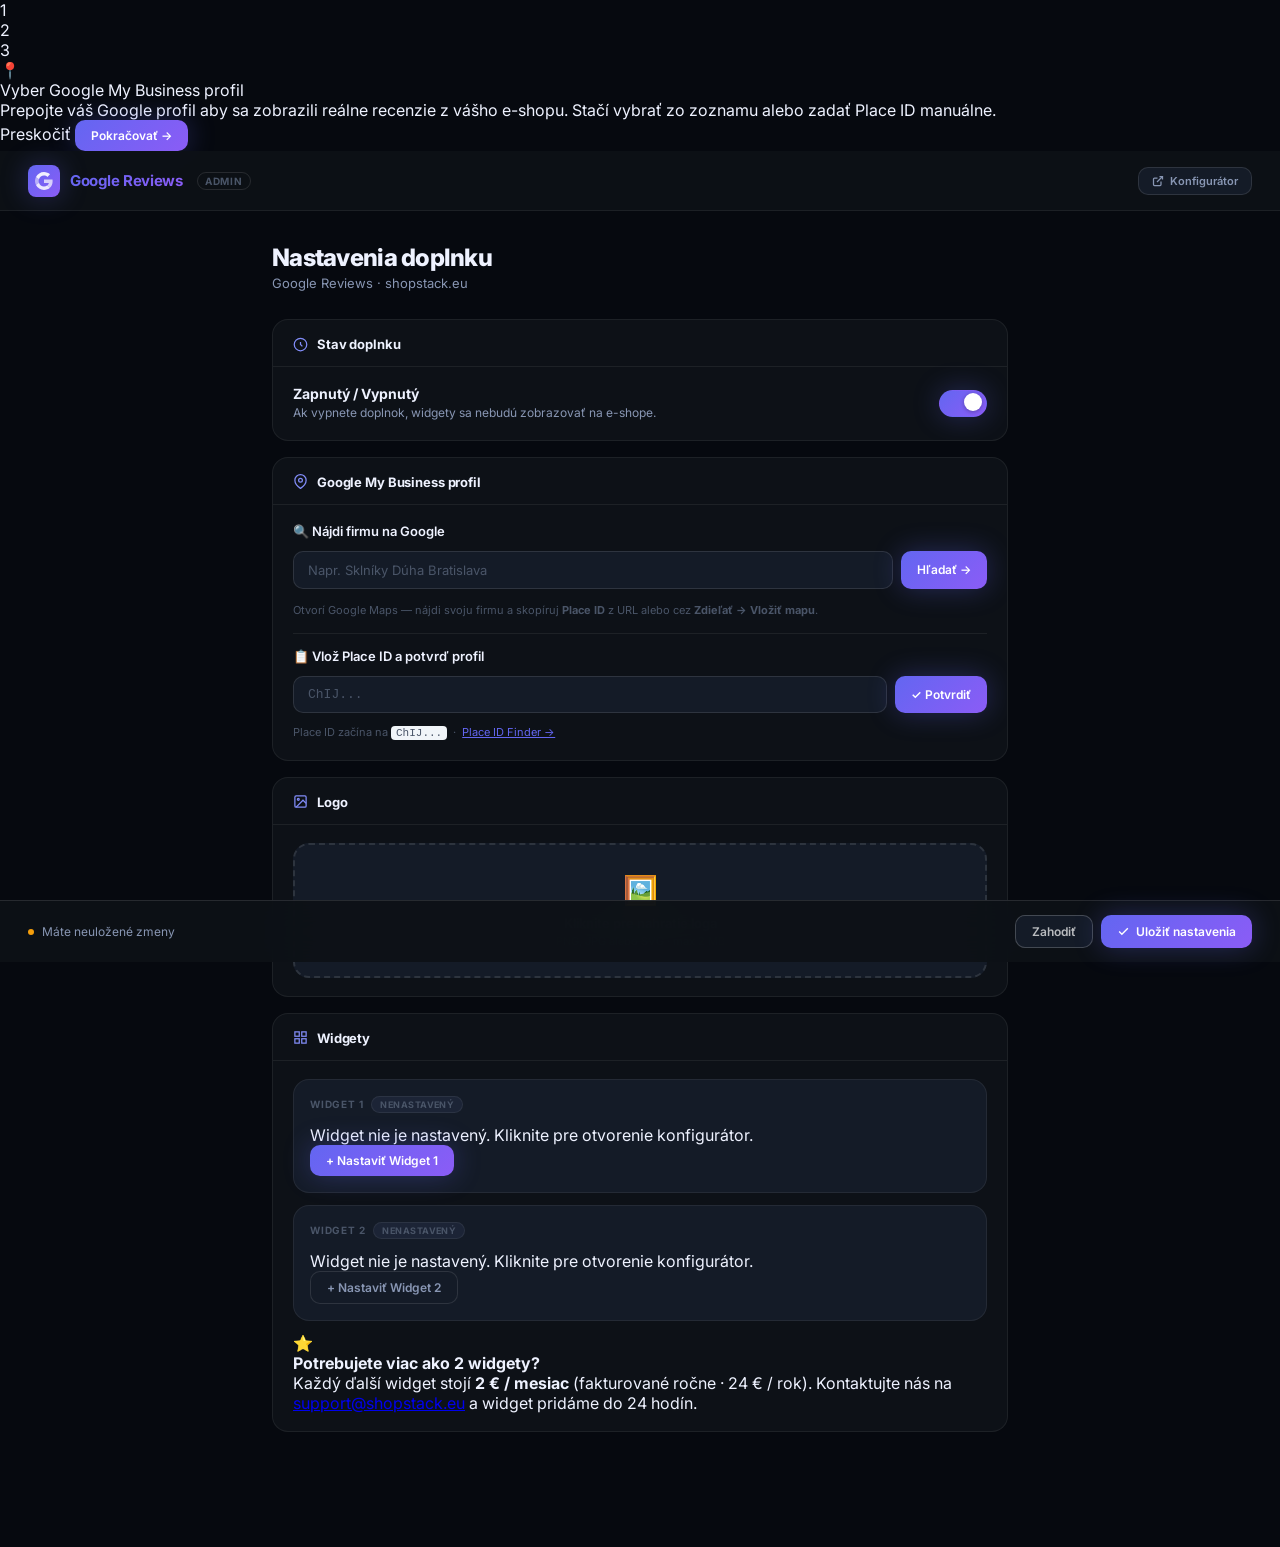
==== commit 42932b3b: "design: ultra-modern admin UI — dark bg + gradient header + new toggle/buttons/modal" ====
--- a/admin.html
+++ b/admin.html
@@ -8,157 +8,364 @@
 <style>
 *,*::before,*::after{box-sizing:border-box;margin:0;padding:0}
 :root{
-  --accent:#4285F4;--accent-hover:#3367D6;
-  --bg:#f1f5f9;--surface:#fff;--header-bg:#1e293b;
-  --text:#0f172a;--muted:#64748b;--border:#e2e8f0;
-  --danger:#ef4444;--success:#22c55e;--warn:#f59e0b;
-  --radius:12px;--shadow:0 1px 3px rgba(0,0,0,.08),0 4px 16px rgba(0,0,0,.06);
-}
-body{font-family:'Inter',sans-serif;background:var(--bg);color:var(--text);min-height:100vh}
-
-/* HEADER */
-header{background:var(--header-bg);padding:0 32px;height:62px;display:flex;align-items:center;justify-content:space-between;position:sticky;top:0;z-index:200}
-.logo{display:flex;align-items:center;gap:10px;color:#fff;font-size:15px;font-weight:700}
-.logo svg{width:22px;height:22px}
-.logo-sub{font-weight:400;opacity:.5;margin-left:4px;font-size:13px}
-.header-right{display:flex;align-items:center;gap:10px}
-
-/* BUTTONS */
-.btn{display:inline-flex;align-items:center;gap:6px;padding:9px 18px;border-radius:8px;font-family:'Inter',sans-serif;font-size:13px;font-weight:500;cursor:pointer;border:none;transition:all .15s;text-decoration:none;white-space:nowrap}
-.btn-primary{background:var(--accent);color:#fff}.btn-primary:hover{background:var(--accent-hover)}
-.btn-outline{background:transparent;color:#fff;border:1px solid rgba(255,255,255,.2)}.btn-outline:hover{background:rgba(255,255,255,.08)}
-.btn-secondary{background:var(--surface);color:var(--text);border:1px solid var(--border)}.btn-secondary:hover{background:var(--bg)}
-.btn-ghost{background:transparent;color:var(--muted);border:1px solid var(--border)}.btn-ghost:hover{background:var(--bg);color:var(--text)}
-.btn-danger{background:transparent;color:var(--danger);border:1px solid #fecaca}.btn-danger:hover{background:#fef2f2}
-.btn-success{background:var(--success);color:#fff}.btn-success:hover{filter:brightness(.93)}
-.btn:disabled{opacity:.45;cursor:not-allowed}
-
-/* ONBOARDING */
-.onboarding-overlay{position:fixed;inset:0;background:rgba(15,23,42,.75);backdrop-filter:blur(6px);z-index:500;display:flex;align-items:center;justify-content:center}
-.onboarding-box{background:var(--surface);border-radius:20px;width:92vw;max-width:480px;padding:36px;box-shadow:0 24px 64px rgba(0,0,0,.3)}
-.ob-steps{display:flex;align-items:center;gap:8px;margin-bottom:28px}
-.ob-step{width:28px;height:28px;border-radius:50%;display:flex;align-items:center;justify-content:center;font-size:12px;font-weight:700;border:2px solid var(--border);color:var(--muted);transition:all .2s;flex-shrink:0}
-.ob-step.active{background:var(--accent);border-color:var(--accent);color:#fff}
-.ob-step.done{background:var(--success);border-color:var(--success);color:#fff}
-.ob-line{flex:1;height:2px;background:var(--border);transition:background .2s}
-.ob-line.done{background:var(--success)}
-.ob-icon{font-size:36px;margin-bottom:12px}
-.ob-title{font-size:18px;font-weight:700;margin-bottom:6px}
-.ob-desc{font-size:14px;color:var(--muted);line-height:1.6;margin-bottom:24px}
-.ob-actions{display:flex;justify-content:space-between;align-items:center}
-.ob-skip{font-size:13px;color:var(--muted);cursor:pointer;text-decoration:underline}
-.ob-skip:hover{color:var(--text)}
-
-/* LAYOUT */
-main{max-width:760px;margin:0 auto;padding:36px 24px 80px}
-.page-title{font-size:20px;font-weight:700;margin-bottom:2px}
-.page-sub{font-size:14px;color:var(--muted);margin-bottom:32px;display:flex;align-items:center;gap:10px}
-.last-saved-badge{font-size:12px;background:#f1f5f9;border:1px solid var(--border);border-radius:6px;padding:2px 8px;color:var(--muted)}
-
-/* CARD */
-.card{background:var(--surface);border-radius:var(--radius);box-shadow:var(--shadow);margin-bottom:20px;overflow:hidden}
-.card-head{padding:18px 24px 0;display:flex;align-items:center;justify-content:space-between}
-.card-title{font-size:14px;font-weight:600;display:flex;align-items:center;gap:8px}
-.card-title svg{width:16px;height:16px;color:var(--accent)}
-.card-body{padding:20px 24px 24px}
-
-/* TOGGLE */
-.toggle-row{display:flex;align-items:center;justify-content:space-between;gap:16px}
-.toggle-info h3{font-size:14px;font-weight:600;margin-bottom:3px}
-.toggle-info p{font-size:13px;color:var(--muted)}
-.toggle{position:relative;width:46px;height:26px;flex-shrink:0}
-.toggle input{opacity:0;width:0;height:0;position:absolute}
-.toggle-track{position:absolute;inset:0;background:#cbd5e1;border-radius:13px;transition:.2s;cursor:pointer}
-.toggle input:checked+.toggle-track{background:var(--success)}
-.toggle-thumb{position:absolute;top:3px;left:3px;width:20px;height:20px;background:#fff;border-radius:50%;transition:.2s;pointer-events:none;box-shadow:0 1px 3px rgba(0,0,0,.2)}
-.toggle input:checked~.toggle-thumb{left:23px}
-
-/* FORM */
-.field{margin-bottom:18px}
-.field:last-child{margin-bottom:0}
-.field label{display:block;font-size:13px;font-weight:500;margin-bottom:6px}
-.field-hint{font-size:12px;color:var(--muted);margin-top:4px}
-select,input[type=text]{width:100%;padding:9px 12px;border:1px solid var(--border);border-radius:8px;font-family:'Inter',sans-serif;font-size:14px;color:var(--text);background:var(--surface);transition:border .15s}
-select:focus,input[type=text]:focus{outline:none;border-color:var(--accent);box-shadow:0 0 0 3px rgba(66,133,244,.12)}
-
-/* LOGO */
-.logo-upload-area{border:2px dashed var(--border);border-radius:10px;padding:24px;text-align:center;cursor:pointer;transition:all .15s;background:#fafbfc}
-.logo-upload-area:hover{border-color:var(--accent);background:#eff6ff}
-.logo-upload-area.has-logo{border-style:solid;border-color:#bbdefb;background:#eff6ff}
-.logo-preview{width:80px;height:80px;object-fit:contain;border-radius:8px;border:1px solid var(--border);background:#fff;margin:0 auto 10px;display:block}
-.logo-upload-icon{font-size:28px;margin-bottom:8px;opacity:.5}
-.logo-upload-text{font-size:13px;font-weight:500;color:var(--muted)}
-.logo-upload-sub{font-size:12px;color:var(--muted);margin-top:3px}
-.logo-actions{display:flex;justify-content:center;gap:8px;margin-top:10px}
-
-/* WIDGET SLOTS */
-.widget-slot{border:1px solid var(--border);border-radius:10px;overflow:hidden;margin-bottom:14px;transition:box-shadow .15s}
+  --bg:#06090f;
+  --surface:#0d1117;
+  --surface2:#141b27;
+  --surface3:#1c2436;
+  --border:rgba(255,255,255,.065);
+  --border2:rgba(255,255,255,.11);
+  --text:#eef2ff;
+  --text2:#8896b3;
+  --text3:#4a5568;
+  --accent:#6366f1;
+  --accent2:#818cf8;
+  --accent-g:linear-gradient(135deg,#6366f1 0%,#8b5cf6 100%);
+  --accent-glow:0 0 28px rgba(99,102,241,.3);
+  --success:#10b981;
+  --warn:#f59e0b;
+  --danger:#f43f5e;
+  --r:10px;--r-lg:16px;--r-xl:22px;
+  --shadow:0 4px 24px rgba(0,0,0,.55);
+}
+body{
+  font-family:'Inter',system-ui,sans-serif;
+  background:var(--bg);color:var(--text);
+  min-height:100vh;-webkit-font-smoothing:antialiased;
+}
+
+/* ── HEADER ─────────────────────────────────────────── */
+header{
+  background:rgba(13,17,23,.95);
+  border-bottom:1px solid var(--border);
+  padding:0 28px;height:60px;
+  display:flex;align-items:center;justify-content:space-between;
+  position:sticky;top:0;z-index:100;
+  backdrop-filter:blur(20px);
+}
+.logo{
+  display:flex;align-items:center;gap:10px;
+  font-size:15px;font-weight:700;color:var(--text);
+  text-decoration:none;
+}
+.logo-icon{
+  width:32px;height:32px;border-radius:8px;
+  background:var(--accent-g);
+  display:flex;align-items:center;justify-content:center;
+  box-shadow:var(--accent-glow);flex-shrink:0;
+}
+.logo-icon svg{width:18px;height:18px}
+.logo-text{
+  font-weight:800;letter-spacing:-.02em;
+}
+.logo-text strong{
+  background:var(--accent-g);
+  -webkit-background-clip:text;-webkit-text-fill-color:transparent;
+  background-clip:text;
+}
+.logo-sub{
+  font-size:10px;font-weight:700;letter-spacing:.08em;text-transform:uppercase;
+  color:var(--text3);border:1px solid var(--border2);
+  padding:2px 7px;border-radius:20px;margin-left:4px;
+}
+.header-right{display:flex;align-items:center;gap:8px}
+
+/* ── SAVE BAR ───────────────────────────────────────── */
+#save-bar{
+  position:fixed;bottom:0;left:0;right:0;
+  background:rgba(13,17,23,.95);backdrop-filter:blur(20px);
+  border-top:1px solid var(--border2);
+  padding:14px 28px;
+  display:flex;align-items:center;justify-content:space-between;gap:16px;
+  transform:translateY(100%);
+  transition:transform .3s cubic-bezier(.34,1.56,.64,1);
+  z-index:200;
+}
+#save-bar.visible{transform:translateY(0)}
+.save-bar-left{
+  display:flex;align-items:center;gap:8px;
+  font-size:12px;color:var(--text2);
+}
+.save-bar-dot{
+  width:6px;height:6px;border-radius:50%;background:var(--warn);
+  animation:blink 1.4s ease infinite;
+}
+@keyframes blink{0%,100%{opacity:1}50%{opacity:.25}}
+.save-bar-actions{display:flex;gap:8px}
+
+/* ── MAIN ───────────────────────────────────────────── */
+main{max-width:780px;margin:0 auto;padding:32px 22px 100px;}
+
+/* ── PAGE TITLE ─────────────────────────────────────── */
+.page-title{
+  font-size:24px;font-weight:800;letter-spacing:-.03em;
+  color:var(--text);margin-bottom:3px;
+}
+.page-sub{
+  font-size:13px;color:var(--text2);
+  margin-bottom:28px;
+  display:flex;align-items:center;gap:10px;flex-wrap:wrap;
+}
+.last-saved-badge{
+  font-size:10px;color:var(--text3);
+  padding:2px 8px;background:var(--surface2);
+  border:1px solid var(--border);border-radius:20px;
+}
+
+/* ── CARDS ──────────────────────────────────────────── */
+.card{
+  background:var(--surface);border:1px solid var(--border);
+  border-radius:var(--r-lg);margin-bottom:16px;overflow:hidden;
+  transition:border-color .2s;
+}
+.card:hover{border-color:var(--border2)}
+.card-head{
+  display:flex;align-items:center;justify-content:space-between;
+  padding:16px 20px 14px;border-bottom:1px solid var(--border);
+}
+.card-head .card-title{
+  display:flex;align-items:center;gap:9px;
+  font-size:13px;font-weight:700;color:var(--text);letter-spacing:-.01em;
+}
+.card-head .card-title svg{
+  width:15px;height:15px;color:var(--accent2);flex-shrink:0;
+}
+.card-body{padding:18px 20px}
+
+/* ── TOGGLE ROW (Stav doplnku) ──────────────────────── */
+.toggle-row{
+  display:flex;align-items:center;justify-content:space-between;gap:16px;
+}
+.toggle-info h3{
+  font-size:14px;font-weight:700;color:var(--text);margin-bottom:3px;
+}
+.toggle-info p{font-size:12px;color:var(--text2);line-height:1.4}
+.toggle{
+  position:relative;width:48px;height:27px;flex-shrink:0;cursor:pointer;
+}
+.toggle input{display:none}
+.toggle .toggle-track{
+  position:absolute;inset:0;border-radius:14px;
+  background:var(--surface3);border:1px solid var(--border2);
+  cursor:pointer;transition:all .2s;
+}
+.toggle input:checked + .toggle-track{
+  background:var(--accent-g);border-color:transparent;
+  box-shadow:var(--accent-glow);
+}
+.toggle .toggle-thumb{
+  position:absolute;top:3.5px;left:3.5px;
+  width:18px;height:18px;border-radius:50%;background:#fff;
+  transition:transform .22s cubic-bezier(.34,1.56,.64,1);
+  pointer-events:none;box-shadow:0 1px 4px rgba(0,0,0,.3);
+}
+.toggle input:checked ~ .toggle-thumb{transform:translateX(21px)}
+
+/* ── FIELDS ─────────────────────────────────────────── */
+.field{display:flex;flex-direction:column;gap:6px}
+.field label{font-size:12px;font-weight:600;color:var(--text2)}
+.field-hint{font-size:11px;color:var(--text3);line-height:1.45}
+.field input[type=text],.field input[type=number]{
+  padding:10px 14px;background:var(--surface2);
+  border:1px solid var(--border2);border-radius:var(--r);
+  color:var(--text);font-size:13px;font-family:inherit;
+  outline:none;transition:border-color .15s,box-shadow .15s;width:100%;
+}
+.field input:focus,.field input[type=text]:focus{
+  border-color:var(--accent);
+  box-shadow:0 0 0 3px rgba(99,102,241,.14);
+}
+.field input::placeholder{color:var(--text3)}
+select{
+  padding:10px 36px 10px 14px;background:var(--surface2);
+  border:1px solid var(--border2);border-radius:var(--r);
+  color:var(--text);font-size:13px;font-family:inherit;
+  outline:none;appearance:none;cursor:pointer;
+  background-image:url("data:image/svg+xml,%3Csvg xmlns='http://www.w3.org/2000/svg' viewBox='0 0 24 24' fill='none' stroke='%235a6a85' stroke-width='2'%3E%3Cpath d='M6 9l6 6 6-6'/%3E%3C/svg%3E");
+  background-repeat:no-repeat;background-position:right 12px center;background-size:16px;
+}
+select:focus{border-color:var(--accent);box-shadow:0 0 0 3px rgba(99,102,241,.14)}
+
+/* ── GMB VERIFIED CARD ──────────────────────────────── */
+#gmb-verified-card{
+  background:rgba(16,185,129,.07)!important;
+  border:1px solid rgba(16,185,129,.22)!important;
+  border-radius:var(--r-lg)!important;
+}
+#gmb-verified-name{color:var(--text)!important}
+#gmb-verified-id{color:var(--text2)!important}
+
+/* ── WIDGET SLOTS ───────────────────────────────────── */
+.widget-slot{
+  background:var(--surface2);border:1px solid var(--border);
+  border-radius:var(--r-lg);padding:16px;margin-bottom:12px;
+  transition:all .2s;
+}
 .widget-slot:last-child{margin-bottom:0}
-.widget-slot-head{padding:14px 18px;display:flex;align-items:center;justify-content:space-between;background:#fafbfc;border-bottom:1px solid var(--border)}
-.widget-slot-label{font-size:13px;font-weight:600;display:flex;align-items:center;gap:8px}
-.widget-slot-meta{font-size:11px;color:var(--muted);display:flex;align-items:center;gap:6px}
-.widget-slot-badge{padding:2px 9px;border-radius:20px;font-size:11px;font-weight:600}
-.badge-configured{background:#dcfce7;color:#15803d}
-.badge-empty{background:#f1f5f9;color:var(--muted)}
-.widget-slot-body{padding:16px 18px}
-.widget-type-tag{display:inline-flex;align-items:center;gap:5px;padding:3px 10px;background:#eff6ff;color:var(--accent);border-radius:6px;font-size:12px;font-weight:500;margin-bottom:10px}
-.widget-actions{display:flex;gap:8px;flex-wrap:wrap;align-items:center}
-.widget-slot-empty{text-align:center;padding:24px;color:var(--muted)}
-.widget-slot-empty p{font-size:13px;margin-bottom:14px}
-
-/* MINI PREVIEW */
-.widget-preview-thumb{width:100%;height:120px;border-radius:8px;border:1px solid var(--border);background:linear-gradient(135deg,#f8fafc,#f1f5f9);margin-bottom:12px;overflow:hidden;position:relative;display:flex;align-items:center;justify-content:center}
-.widget-preview-thumb iframe{width:300%;height:300%;transform:scale(.33);transform-origin:top left;pointer-events:none;border:none}
-.widget-preview-label{position:absolute;bottom:6px;right:8px;font-size:10px;color:var(--muted);background:rgba(255,255,255,.8);padding:2px 6px;border-radius:4px}
-
-/* EMBED CODE */
-.embed-section{margin-top:14px;padding-top:14px;border-top:1px solid var(--border)}
-.embed-label{font-size:12px;font-weight:600;color:var(--muted);text-transform:uppercase;letter-spacing:.05em;margin-bottom:8px}
-.embed-box{position:relative}
-.embed-code{width:100%;padding:10px 40px 10px 12px;border:1px solid var(--border);border-radius:8px;font-family:'JetBrains Mono','Courier New',monospace;font-size:11px;color:var(--text);background:#f8fafc;resize:none;height:52px;line-height:1.5}
-.embed-copy{position:absolute;right:8px;top:50%;transform:translateY(-50%);padding:4px 10px;font-size:11px;border-radius:6px}
-.embed-copied{background:#dcfce7;color:#15803d;font-size:11px;padding:3px 8px;border-radius:5px;display:none}
-
-/* LIMIT BANNER */
-.limit-banner{background:linear-gradient(135deg,#fef9ec,#fef3c7);border:1px solid #fde68a;border-radius:10px;padding:18px 20px;display:flex;gap:14px;align-items:flex-start;margin-top:16px}
-.limit-banner-icon{font-size:22px;flex-shrink:0}
-.limit-banner h4{font-size:13px;font-weight:600;margin-bottom:4px;color:#92400e}
-.limit-banner p{font-size:12px;color:#a16207;line-height:1.6}
-.limit-banner a{color:var(--accent);font-weight:500}
-
-/* LEGACY BANNER */
-.legacy-banner{background:linear-gradient(135deg,#f0f9ff,#e0f2fe);border:1px solid #bae6fd;border-radius:10px;padding:18px 20px;display:flex;gap:14px;align-items:flex-start;margin-bottom:20px}
+.widget-slot:hover{border-color:var(--border2)}
+.widget-slot-head{
+  display:flex;align-items:center;justify-content:space-between;margin-bottom:12px;
+}
+.widget-slot-label{
+  font-size:10px;font-weight:700;color:var(--text3);
+  text-transform:uppercase;letter-spacing:.08em;
+  display:flex;align-items:center;gap:8px;
+}
+.widget-slot-actions{display:flex;gap:6px}
+.badge-empty{
+  padding:2px 8px;border-radius:20px;font-size:9px;font-weight:700;
+  background:var(--surface3);color:var(--text3);
+  border:1px solid var(--border);text-transform:uppercase;letter-spacing:.05em;
+}
+.badge-set{
+  padding:2px 8px;border-radius:20px;font-size:9px;font-weight:700;
+  background:rgba(99,102,241,.1);color:var(--accent2);
+  border:1px solid rgba(99,102,241,.22);
+  text-transform:uppercase;letter-spacing:.05em;
+}
+.widget-type-info{display:flex;align-items:center;gap:10px;margin-bottom:10px}
+.widget-type-icon{font-size:22px}
+.widget-type-name{font-size:14px;font-weight:700;color:var(--text)}
+.widget-type-desc{font-size:11px;color:var(--text3);margin-top:2px}
+
+/* ── LEGACY BANNER ──────────────────────────────────── */
+.legacy-banner{
+  display:flex;align-items:flex-start;gap:14px;
+  background:rgba(245,158,11,.06);border:1px solid rgba(245,158,11,.18);
+  border-radius:var(--r-lg);padding:16px;margin-bottom:16px;
+}
 .legacy-banner-icon{font-size:22px;flex-shrink:0}
-.legacy-banner h4{font-size:13px;font-weight:600;margin-bottom:4px;color:#0369a1}
-.legacy-banner p{font-size:12px;color:#0284c7;line-height:1.6}
-.legacy-banner .btn{margin-top:8px;font-size:12px;padding:6px 14px;background:var(--accent);color:#fff;border:none}
-
-/* SAVE BAR */
-.save-bar{position:fixed;bottom:0;left:0;right:0;background:var(--header-bg);padding:14px 32px;padding-bottom:calc(14px + env(safe-area-inset-bottom,34px));display:flex;align-items:center;justify-content:space-between;gap:16px;z-index:100;transform:translateY(100%);transition:transform .25s;box-shadow:0 -4px 20px rgba(0,0,0,.15)}
-.save-bar.visible{transform:translateY(0)}
-.save-bar-text{color:rgba(255,255,255,.7);font-size:13px}
-.save-bar-actions{display:flex;gap:10px}
-
-/* MODAL */
-.modal-overlay{position:fixed;inset:0;background:rgba(15,23,42,.65);backdrop-filter:blur(4px);z-index:1000;display:flex;align-items:center;justify-content:center;opacity:0;pointer-events:none;transition:opacity .2s}
-.modal-overlay.active{opacity:1;pointer-events:all}
-.modal{background:var(--surface);border-radius:16px;width:96vw;max-width:1140px;height:90vh;display:flex;flex-direction:column;box-shadow:0 24px 64px rgba(0,0,0,.3);transform:translateY(14px);transition:transform .2s;overflow:hidden}
-.modal-overlay.active .modal{transform:translateY(0)}
-.modal-header{display:flex;align-items:center;justify-content:space-between;padding:16px 24px;background:var(--header-bg);flex-shrink:0}
-.modal-title{font-size:15px;font-weight:600;color:#fff}
-.modal-close{width:32px;height:32px;border-radius:8px;border:none;background:rgba(255,255,255,.1);color:#fff;cursor:pointer;display:flex;align-items:center;justify-content:center;font-size:18px;transition:background .15s}
-.modal-close:hover{background:rgba(255,255,255,.2)}
-.modal-body{flex:1;overflow:hidden}
-.modal-body iframe{width:100%;height:100%;border:none}
-.modal-footer{padding:14px 24px;border-top:1px solid var(--border);display:flex;justify-content:flex-end;gap:10px;background:#f8fafc;flex-shrink:0}
-
-/* TOAST */
-.toast{position:fixed;bottom:80px;right:24px;background:var(--header-bg);color:#fff;padding:12px 20px;border-radius:10px;font-size:14px;font-weight:500;box-shadow:0 4px 20px rgba(0,0,0,.2);transform:translateY(20px);opacity:0;transition:all .25s;z-index:2000}
-.toast.show{transform:translateY(0);opacity:1}
-.toast.success{border-left:4px solid var(--success)}
-.toast.error{border-left:4px solid var(--danger)}
-.toast.info{border-left:4px solid #3b82f6}
-.toast.warning{border-left:4px solid #f59e0b}
+.legacy-banner h4{font-size:13px;font-weight:700;color:var(--text);margin-bottom:4px}
+.legacy-banner p{font-size:12px;color:var(--text2);line-height:1.4;margin-bottom:10px}
+
+/* ── LOGO UPLOAD ────────────────────────────────────── */
+.logo-upload-area{
+  border:2px dashed var(--border2);border-radius:var(--r-lg);
+  padding:28px;text-align:center;cursor:pointer;
+  transition:all .2s;background:var(--surface2);
+}
+.logo-upload-area:hover{
+  border-color:var(--accent);
+  background:rgba(99,102,241,.04);
+}
+.logo-upload-icon{font-size:28px;margin-bottom:8px}
+.logo-upload-text{font-size:13px;font-weight:600;color:var(--text2);margin-bottom:3px}
+.logo-upload-sub{font-size:11px;color:var(--text3)}
+.logo-preview{
+  max-height:80px;max-width:200px;
+  border-radius:8px;display:block;margin:0 auto;
+}
+.logo-actions{display:flex;gap:6px;margin-top:10px;justify-content:center}
+
+/* ── SEARCH RESULTS ─────────────────────────────────── */
+.search-results{
+  background:var(--surface2);border:1px solid var(--border2);
+  border-radius:var(--r);margin-top:6px;overflow:hidden;
+}
+.search-result-item{
+  display:flex;align-items:center;gap:12px;
+  padding:10px 14px;cursor:pointer;transition:background .13s;
+  border-bottom:1px solid var(--border);
+}
+.search-result-item:last-child{border-bottom:none}
+.search-result-item:hover{background:var(--surface3)}
+.search-result-name{font-size:13px;font-weight:600;color:var(--text)}
+.search-result-address{font-size:11px;color:var(--text3);margin-top:1px}
+
+/* ── BUTTONS ────────────────────────────────────────── */
+.btn{
+  display:inline-flex;align-items:center;gap:6px;
+  padding:8px 16px;border-radius:var(--r);
+  font-size:12px;font-weight:600;cursor:pointer;border:none;
+  transition:all .16s;font-family:inherit;white-space:nowrap;
+  text-decoration:none;
+}
+.btn-primary{
+  background:var(--accent-g);color:#fff;
+  box-shadow:var(--accent-glow);
+}
+.btn-primary:hover{
+  transform:translateY(-1px);
+  box-shadow:0 0 30px rgba(99,102,241,.5);
+}
+.btn-secondary,.btn-ghost,.btn-outline{
+  background:var(--surface2);border:1px solid var(--border2);color:var(--text2);
+}
+.btn-secondary:hover,.btn-ghost:hover,.btn-outline:hover{
+  background:var(--surface3);color:var(--text);
+}
+.btn-danger{
+  background:rgba(244,63,94,.07);border:1px solid rgba(244,63,94,.18);
+  color:var(--danger);
+}
+.btn-danger:hover{background:rgba(244,63,94,.13)}
+.btn-sm{padding:5px 12px;font-size:11px}
+.btn-lg{padding:11px 22px;font-size:13px}
+
+/* ── MODAL ──────────────────────────────────────────── */
+.modal-overlay{
+  position:fixed;inset:0;
+  background:rgba(0,0,0,.78);backdrop-filter:blur(6px);
+  display:flex;align-items:center;justify-content:center;
+  z-index:300;opacity:0;pointer-events:none;transition:opacity .2s;
+}
+.modal-overlay.open{opacity:1;pointer-events:all}
+.modal{
+  background:var(--surface);border:1px solid var(--border2);
+  border-radius:var(--r-xl);width:min(96vw,520px);
+  max-height:92vh;display:flex;flex-direction:column;
+  box-shadow:0 28px 80px rgba(0,0,0,.85);
+  transform:scale(.95) translateY(12px);
+  transition:transform .28s cubic-bezier(.34,1.56,.64,1);overflow:hidden;
+}
+.modal-overlay.open .modal{transform:scale(1) translateY(0)}
+.modal-header{
+  display:flex;align-items:center;justify-content:space-between;
+  padding:16px 18px 14px;border-bottom:1px solid var(--border);flex-shrink:0;
+}
+.modal-title{
+  font-size:13px;font-weight:700;
+  display:flex;align-items:center;gap:8px;color:var(--text);
+}
+.modal-close{
+  width:27px;height:27px;display:flex;align-items:center;justify-content:center;
+  border-radius:6px;background:var(--surface2);border:none;cursor:pointer;
+  color:var(--text2);font-size:16px;transition:all .14s;
+}
+.modal-close:hover{background:var(--surface3);color:var(--text)}
+.modal-body{flex:1;overflow:hidden;position:relative}
+.modal-footer{
+  display:flex;gap:8px;justify-content:flex-end;
+  padding:12px 18px;border-top:1px solid var(--border);flex-shrink:0;
+}
+.cfg-iframe{
+  width:100%;height:calc(90vh - 130px);
+  border:none;display:block;opacity:0;transition:opacity .3s;
+}
+.cfg-iframe.loaded{opacity:1}
+
+/* ── TOAST ──────────────────────────────────────────── */
+#toast{
+  position:fixed;bottom:80px;left:50%;
+  transform:translateX(-50%) translateY(18px);
+  background:var(--surface2);border:1px solid var(--border2);
+  border-radius:var(--r);padding:9px 16px;
+  font-size:12px;font-weight:600;color:var(--text);
+  box-shadow:var(--shadow);opacity:0;
+  transition:all .28s cubic-bezier(.34,1.56,.64,1);
+  pointer-events:none;z-index:999;
+  display:flex;align-items:center;gap:7px;white-space:nowrap;
+}
+#toast.show{opacity:1;transform:translateX(-50%) translateY(0)}
+#toast.success::before{content:'✓';color:var(--success);font-size:13px}
+#toast.error::before{content:'✕';color:var(--danger);font-size:13px}
+#toast.warning::before{content:'⚠';color:var(--warn);font-size:13px}
+
+/* ── RESPONSIVE ─────────────────────────────────────── */
+@media(max-width:600px){
+  header{padding:0 16px}
+  main{padding:20px 14px 100px}
+  #save-bar{padding:12px 16px}
+}
 </style>
 </head>
 <body>
@@ -183,18 +390,20 @@
 
 <header>
   <div class="logo">
-    <svg viewBox="0 0 48 48" fill="none">
-      <path fill="#EA4335" d="M24 9.5c3.54 0 6.71 1.22 9.21 3.6l6.85-6.85C35.9 2.38 30.47 0 24 0 14.62 0 6.51 5.38 2.56 13.22l7.98 6.19C12.43 13.72 17.74 9.5 24 9.5z"/>
-      <path fill="#4285F4" d="M46.98 24.55c0-1.57-.15-3.09-.38-4.55H24v9.02h12.94c-.58 2.96-2.26 5.48-4.78 7.18l7.73 6c4.51-4.18 7.09-10.36 7.09-17.65z"/>
-      <path fill="#FBBC05" d="M10.53 28.59c-.48-1.45-.76-2.99-.76-4.59s.27-3.14.76-4.59l-7.98-6.19C.92 16.46 0 20.12 0 24c0 3.88.92 7.54 2.56 10.78l7.97-6.19z"/>
-      <path fill="#34A853" d="M24 48c6.48 0 11.93-2.13 15.89-5.81l-7.73-6c-2.18 1.48-4.97 2.31-8.16 2.31-6.26 0-11.57-4.22-13.47-9.91l-7.98 6.19C6.51 42.62 14.62 48 24 48z"/>
-    </svg>
-    Google Reviews
+    <div class="logo-icon">
+      <svg viewBox="0 0 48 48" fill="none">
+        <path fill="rgba(255,255,255,.9)" d="M24 9.5c3.54 0 6.71 1.22 9.21 3.6l6.85-6.85C35.9 2.38 30.47 0 24 0 14.62 0 6.51 5.38 2.56 13.22l7.98 6.19C12.43 13.72 17.74 9.5 24 9.5z"/>
+        <path fill="rgba(255,255,255,.7)" d="M46.98 24.55c0-1.57-.15-3.09-.38-4.55H24v9.02h12.94c-.58 2.96-2.26 5.48-4.78 7.18l7.73 6c4.51-4.18 7.09-10.36 7.09-17.65z"/>
+        <path fill="rgba(255,255,255,.5)" d="M10.53 28.59c-.48-1.45-.76-2.99-.76-4.59s.27-3.14.76-4.59l-7.98-6.19C.92 16.46 0 20.12 0 24c0 3.88.92 7.54 2.56 10.78l7.97-6.19z"/>
+        <path fill="rgba(255,255,255,.85)" d="M24 48c6.48 0 11.93-2.13 15.89-5.81l-7.73-6c-2.18 1.48-4.97 2.31-8.16 2.31-6.26 0-11.57-4.22-13.47-9.91l-7.98 6.19C6.51 42.62 14.62 48 24 48z"/>
+      </svg>
+    </div>
+    <span class="logo-text"><strong>Google Reviews</strong></span>
     <span class="logo-sub">Admin</span>
   </div>
   <div class="header-right">
-    <a href="google_reviews_widget_v9.html" class="btn btn-outline" target="_blank">
-      <svg width="13" height="13" viewBox="0 0 24 24" fill="none" stroke="currentColor" stroke-width="2.5"><path d="M18 13v6a2 2 0 0 1-2 2H5a2 2 0 0 1-2-2V8a2 2 0 0 1 2-2h6"/><polyline points="15 3 21 3 21 9"/><line x1="10" y1="14" x2="21" y2="3"/></svg>
+    <a href="google_reviews_widget_v9.html" class="btn btn-outline" target="_blank" style="font-size:11px;padding:6px 13px;">
+      <svg width="12" height="12" viewBox="0 0 24 24" fill="none" stroke="currentColor" stroke-width="2.5"><path d="M18 13v6a2 2 0 0 1-2 2H5a2 2 0 0 1-2-2V8a2 2 0 0 1 2-2h6"/><polyline points="15 3 21 3 21 9"/><line x1="10" y1="14" x2="21" y2="3"/></svg>
       Konfigurátor
     </a>
   </div>
@@ -432,10 +641,10 @@
 
 <!-- SAVE BAR -->
 <div class="save-bar" id="save-bar">
-  <div class="save-bar-text">Máte neuložené zmeny</div>
+  <div class="save-bar-left"><div class="save-bar-dot"></div> Máte neuložené zmeny</div>
   <div class="save-bar-actions">
     <button class="btn btn-ghost" style="color:rgba(255,255,255,.7);border-color:rgba(255,255,255,.2)" onclick="discardChanges()">Zahodiť</button>
-    <button class="btn btn-success" onclick="saveSettings()">
+    <button class="btn btn-primary" onclick="saveSettings()">
       <svg width="13" height="13" viewBox="0 0 24 24" fill="none" stroke="currentColor" stroke-width="2.5"><polyline points="20 6 9 17 4 12"/></svg>
       Uložiť nastavenia
     </button>
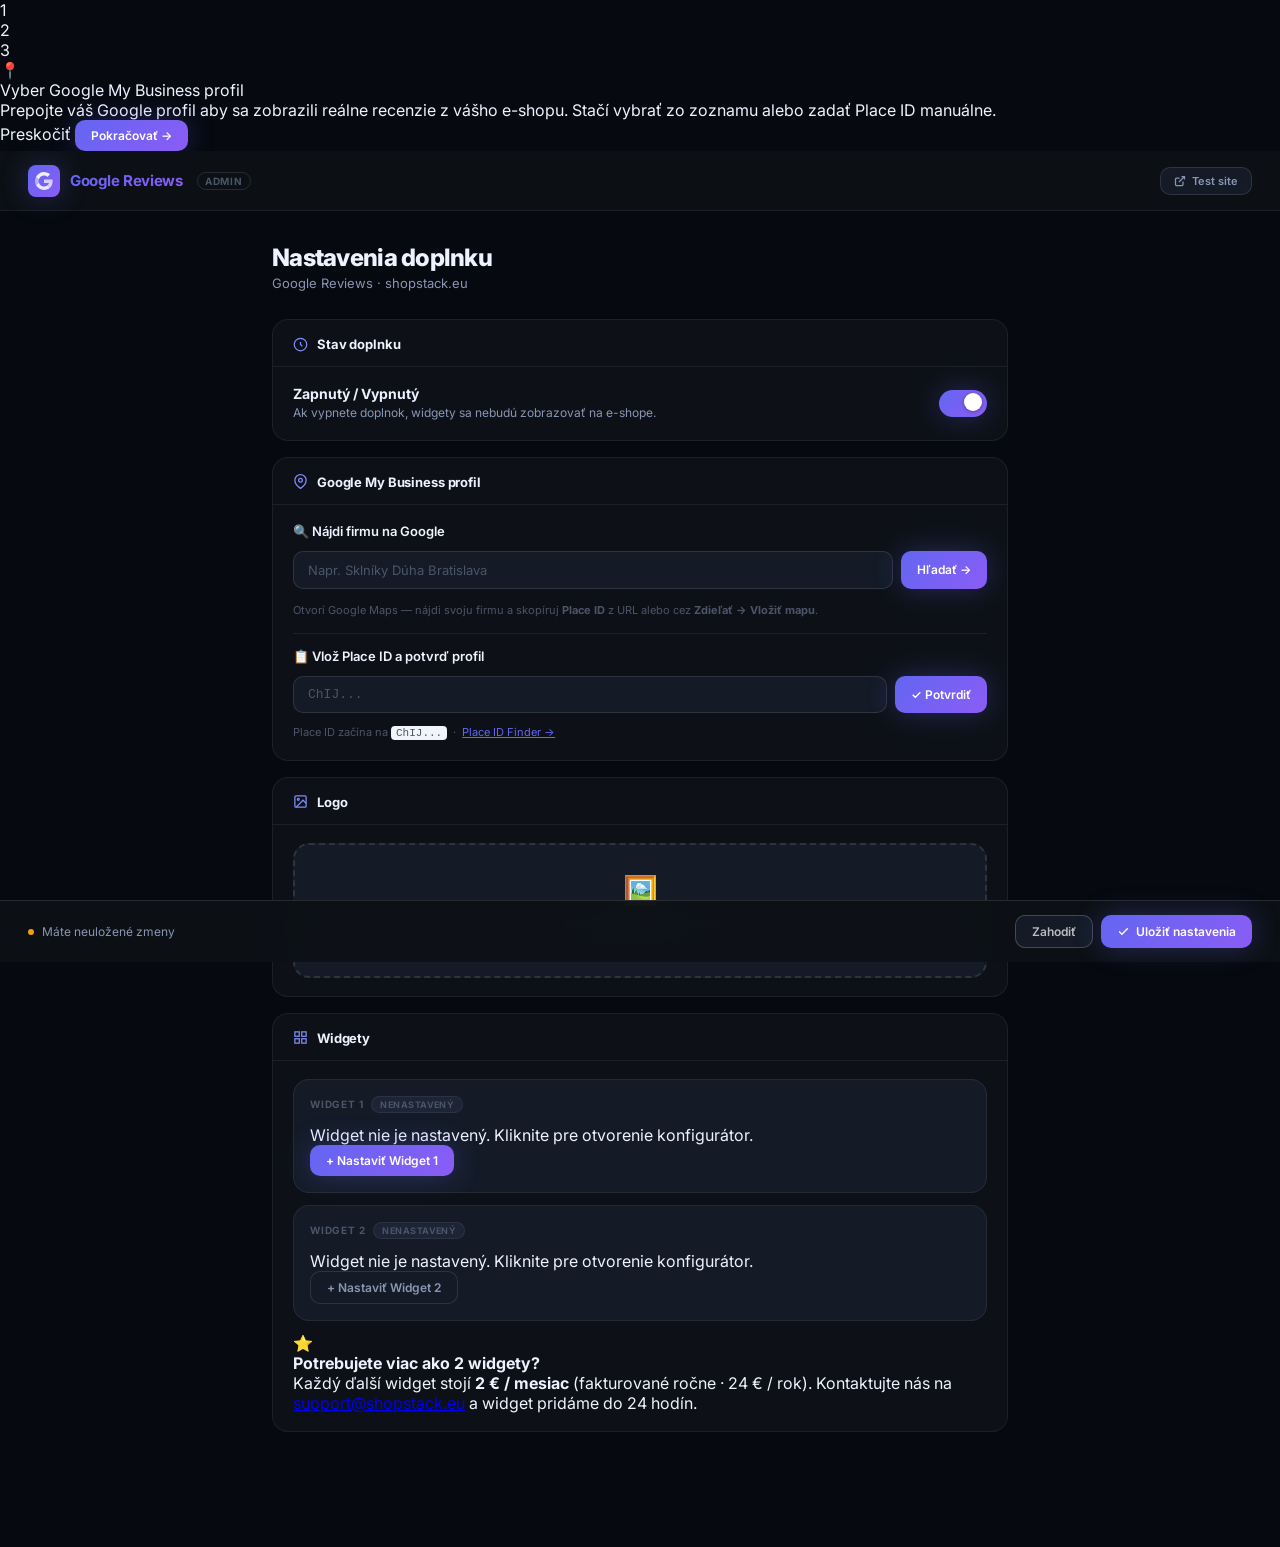
==== commit 4afffc58: "fix: modal open class bug (active→open) + iframe ?display=1 + header Test site link" ====
--- a/admin.html
+++ b/admin.html
@@ -402,9 +402,9 @@
     <span class="logo-sub">Admin</span>
   </div>
   <div class="header-right">
-    <a href="google_reviews_widget_v9.html" class="btn btn-outline" target="_blank" style="font-size:11px;padding:6px 13px;">
+    <a href="https://shopstack.eu" class="btn btn-outline" target="_blank" style="font-size:11px;padding:6px 13px;">
       <svg width="12" height="12" viewBox="0 0 24 24" fill="none" stroke="currentColor" stroke-width="2.5"><path d="M18 13v6a2 2 0 0 1-2 2H5a2 2 0 0 1-2-2V8a2 2 0 0 1 2-2h6"/><polyline points="15 3 21 3 21 9"/><line x1="10" y1="14" x2="21" y2="3"/></svg>
-      Konfigurátor
+      Test site
     </a>
   </div>
 </header>
@@ -998,14 +998,14 @@
   activeSlot = slot;
   const iframe = document.getElementById('cfg-iframe');
   document.getElementById('modal-title').textContent = `Konfigurátor – Widget ${slot}`;
-  document.getElementById('modal-overlay').classList.add('active');
+  document.getElementById('modal-overlay').classList.add('open');
   // Reset then load — widget.js will fire WIDGET_READY when ready
   iframe.src = '';
-  requestAnimationFrame(() => { iframe.src = 'google_reviews_widget_v9.html'; });
+  requestAnimationFrame(() => { iframe.src = 'google_reviews_widget_v9.html?display=1'; });
 }
 
 function closeConfigurator() {
-  document.getElementById('modal-overlay').classList.remove('active');
+  document.getElementById('modal-overlay').classList.remove('open');
   document.getElementById('cfg-iframe').src = '';
   activeSlot = null;
 }
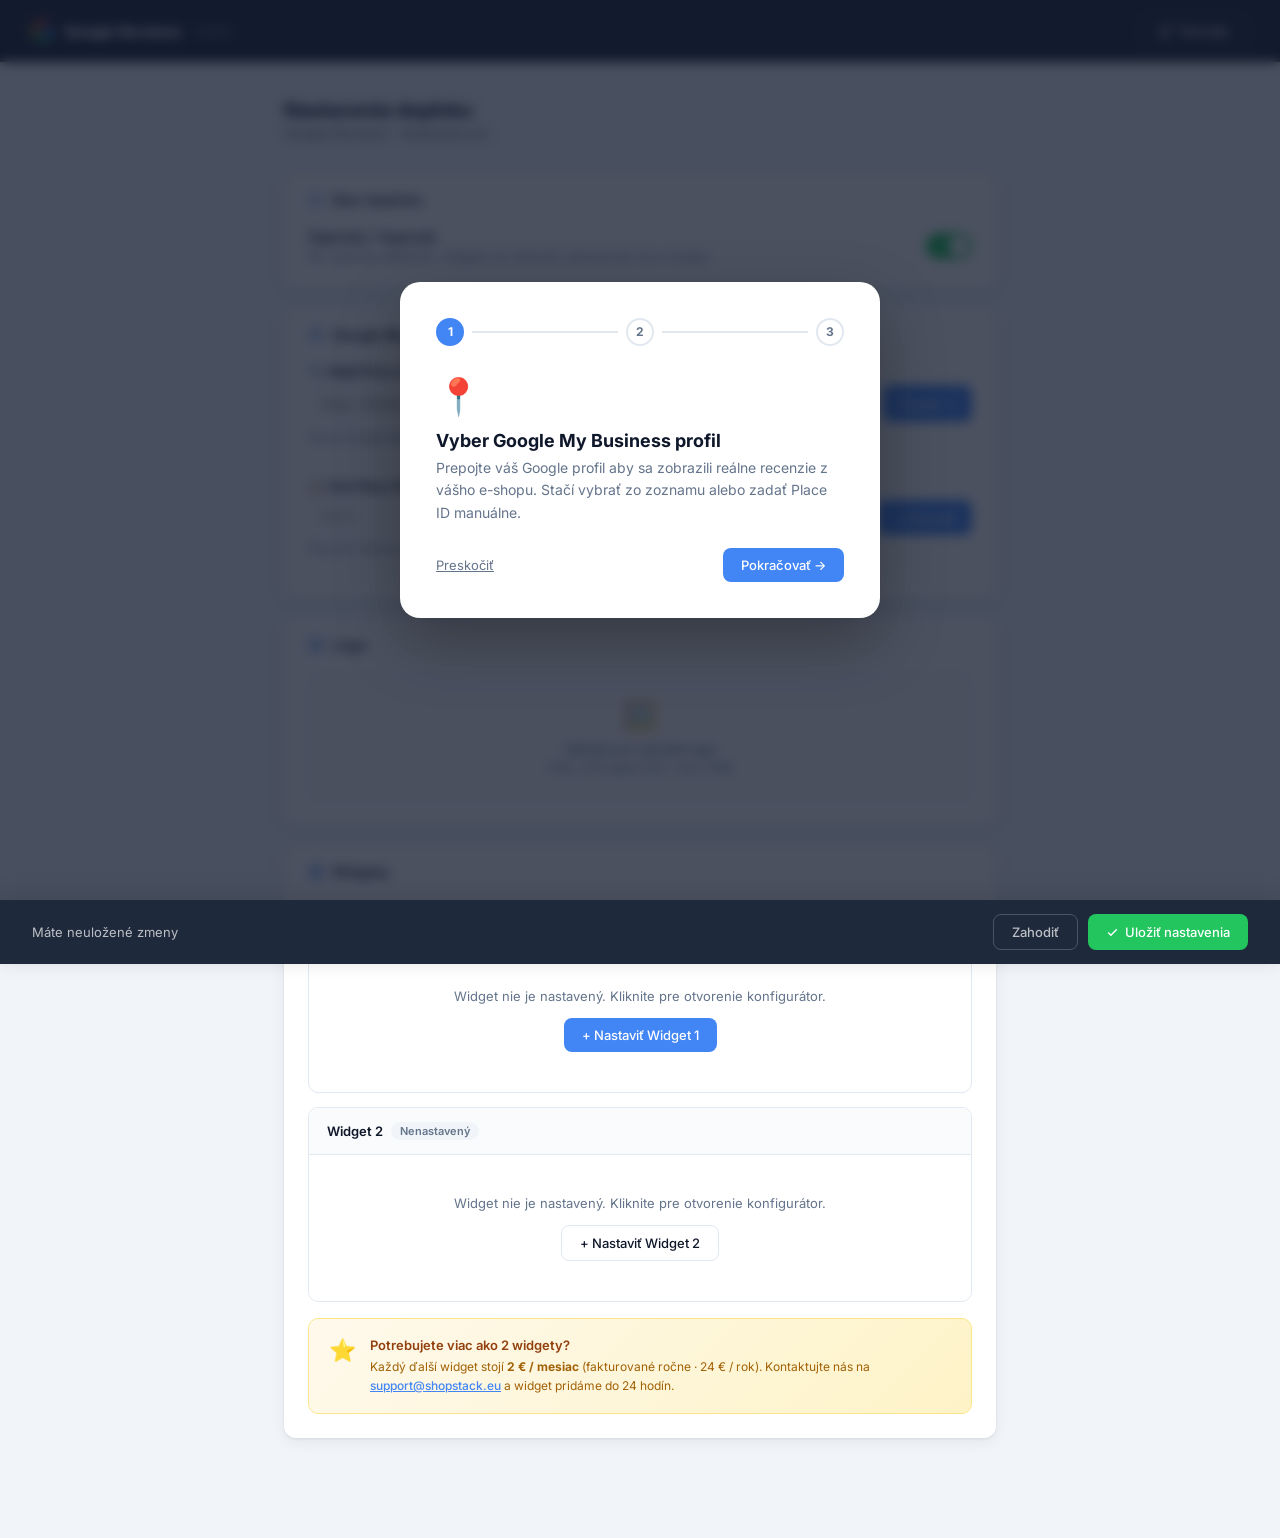
==== commit 24862fd0: "revert: restore original admin design + apply modal/iframe/header bug fixes only" ====
--- a/admin.html
+++ b/admin.html
@@ -8,364 +8,157 @@
 <style>
 *,*::before,*::after{box-sizing:border-box;margin:0;padding:0}
 :root{
-  --bg:#06090f;
-  --surface:#0d1117;
-  --surface2:#141b27;
-  --surface3:#1c2436;
-  --border:rgba(255,255,255,.065);
-  --border2:rgba(255,255,255,.11);
-  --text:#eef2ff;
-  --text2:#8896b3;
-  --text3:#4a5568;
-  --accent:#6366f1;
-  --accent2:#818cf8;
-  --accent-g:linear-gradient(135deg,#6366f1 0%,#8b5cf6 100%);
-  --accent-glow:0 0 28px rgba(99,102,241,.3);
-  --success:#10b981;
-  --warn:#f59e0b;
-  --danger:#f43f5e;
-  --r:10px;--r-lg:16px;--r-xl:22px;
-  --shadow:0 4px 24px rgba(0,0,0,.55);
-}
-body{
-  font-family:'Inter',system-ui,sans-serif;
-  background:var(--bg);color:var(--text);
-  min-height:100vh;-webkit-font-smoothing:antialiased;
-}
-
-/* ── HEADER ─────────────────────────────────────────── */
-header{
-  background:rgba(13,17,23,.95);
-  border-bottom:1px solid var(--border);
-  padding:0 28px;height:60px;
-  display:flex;align-items:center;justify-content:space-between;
-  position:sticky;top:0;z-index:100;
-  backdrop-filter:blur(20px);
-}
-.logo{
-  display:flex;align-items:center;gap:10px;
-  font-size:15px;font-weight:700;color:var(--text);
-  text-decoration:none;
-}
-.logo-icon{
-  width:32px;height:32px;border-radius:8px;
-  background:var(--accent-g);
-  display:flex;align-items:center;justify-content:center;
-  box-shadow:var(--accent-glow);flex-shrink:0;
-}
-.logo-icon svg{width:18px;height:18px}
-.logo-text{
-  font-weight:800;letter-spacing:-.02em;
-}
-.logo-text strong{
-  background:var(--accent-g);
-  -webkit-background-clip:text;-webkit-text-fill-color:transparent;
-  background-clip:text;
-}
-.logo-sub{
-  font-size:10px;font-weight:700;letter-spacing:.08em;text-transform:uppercase;
-  color:var(--text3);border:1px solid var(--border2);
-  padding:2px 7px;border-radius:20px;margin-left:4px;
-}
-.header-right{display:flex;align-items:center;gap:8px}
-
-/* ── SAVE BAR ───────────────────────────────────────── */
-#save-bar{
-  position:fixed;bottom:0;left:0;right:0;
-  background:rgba(13,17,23,.95);backdrop-filter:blur(20px);
-  border-top:1px solid var(--border2);
-  padding:14px 28px;
-  display:flex;align-items:center;justify-content:space-between;gap:16px;
-  transform:translateY(100%);
-  transition:transform .3s cubic-bezier(.34,1.56,.64,1);
-  z-index:200;
-}
-#save-bar.visible{transform:translateY(0)}
-.save-bar-left{
-  display:flex;align-items:center;gap:8px;
-  font-size:12px;color:var(--text2);
-}
-.save-bar-dot{
-  width:6px;height:6px;border-radius:50%;background:var(--warn);
-  animation:blink 1.4s ease infinite;
-}
-@keyframes blink{0%,100%{opacity:1}50%{opacity:.25}}
-.save-bar-actions{display:flex;gap:8px}
-
-/* ── MAIN ───────────────────────────────────────────── */
-main{max-width:780px;margin:0 auto;padding:32px 22px 100px;}
-
-/* ── PAGE TITLE ─────────────────────────────────────── */
-.page-title{
-  font-size:24px;font-weight:800;letter-spacing:-.03em;
-  color:var(--text);margin-bottom:3px;
-}
-.page-sub{
-  font-size:13px;color:var(--text2);
-  margin-bottom:28px;
-  display:flex;align-items:center;gap:10px;flex-wrap:wrap;
-}
-.last-saved-badge{
-  font-size:10px;color:var(--text3);
-  padding:2px 8px;background:var(--surface2);
-  border:1px solid var(--border);border-radius:20px;
-}
-
-/* ── CARDS ──────────────────────────────────────────── */
-.card{
-  background:var(--surface);border:1px solid var(--border);
-  border-radius:var(--r-lg);margin-bottom:16px;overflow:hidden;
-  transition:border-color .2s;
-}
-.card:hover{border-color:var(--border2)}
-.card-head{
-  display:flex;align-items:center;justify-content:space-between;
-  padding:16px 20px 14px;border-bottom:1px solid var(--border);
-}
-.card-head .card-title{
-  display:flex;align-items:center;gap:9px;
-  font-size:13px;font-weight:700;color:var(--text);letter-spacing:-.01em;
-}
-.card-head .card-title svg{
-  width:15px;height:15px;color:var(--accent2);flex-shrink:0;
-}
-.card-body{padding:18px 20px}
-
-/* ── TOGGLE ROW (Stav doplnku) ──────────────────────── */
-.toggle-row{
-  display:flex;align-items:center;justify-content:space-between;gap:16px;
-}
-.toggle-info h3{
-  font-size:14px;font-weight:700;color:var(--text);margin-bottom:3px;
-}
-.toggle-info p{font-size:12px;color:var(--text2);line-height:1.4}
-.toggle{
-  position:relative;width:48px;height:27px;flex-shrink:0;cursor:pointer;
-}
-.toggle input{display:none}
-.toggle .toggle-track{
-  position:absolute;inset:0;border-radius:14px;
-  background:var(--surface3);border:1px solid var(--border2);
-  cursor:pointer;transition:all .2s;
-}
-.toggle input:checked + .toggle-track{
-  background:var(--accent-g);border-color:transparent;
-  box-shadow:var(--accent-glow);
-}
-.toggle .toggle-thumb{
-  position:absolute;top:3.5px;left:3.5px;
-  width:18px;height:18px;border-radius:50%;background:#fff;
-  transition:transform .22s cubic-bezier(.34,1.56,.64,1);
-  pointer-events:none;box-shadow:0 1px 4px rgba(0,0,0,.3);
-}
-.toggle input:checked ~ .toggle-thumb{transform:translateX(21px)}
-
-/* ── FIELDS ─────────────────────────────────────────── */
-.field{display:flex;flex-direction:column;gap:6px}
-.field label{font-size:12px;font-weight:600;color:var(--text2)}
-.field-hint{font-size:11px;color:var(--text3);line-height:1.45}
-.field input[type=text],.field input[type=number]{
-  padding:10px 14px;background:var(--surface2);
-  border:1px solid var(--border2);border-radius:var(--r);
-  color:var(--text);font-size:13px;font-family:inherit;
-  outline:none;transition:border-color .15s,box-shadow .15s;width:100%;
-}
-.field input:focus,.field input[type=text]:focus{
-  border-color:var(--accent);
-  box-shadow:0 0 0 3px rgba(99,102,241,.14);
-}
-.field input::placeholder{color:var(--text3)}
-select{
-  padding:10px 36px 10px 14px;background:var(--surface2);
-  border:1px solid var(--border2);border-radius:var(--r);
-  color:var(--text);font-size:13px;font-family:inherit;
-  outline:none;appearance:none;cursor:pointer;
-  background-image:url("data:image/svg+xml,%3Csvg xmlns='http://www.w3.org/2000/svg' viewBox='0 0 24 24' fill='none' stroke='%235a6a85' stroke-width='2'%3E%3Cpath d='M6 9l6 6 6-6'/%3E%3C/svg%3E");
-  background-repeat:no-repeat;background-position:right 12px center;background-size:16px;
-}
-select:focus{border-color:var(--accent);box-shadow:0 0 0 3px rgba(99,102,241,.14)}
-
-/* ── GMB VERIFIED CARD ──────────────────────────────── */
-#gmb-verified-card{
-  background:rgba(16,185,129,.07)!important;
-  border:1px solid rgba(16,185,129,.22)!important;
-  border-radius:var(--r-lg)!important;
-}
-#gmb-verified-name{color:var(--text)!important}
-#gmb-verified-id{color:var(--text2)!important}
-
-/* ── WIDGET SLOTS ───────────────────────────────────── */
-.widget-slot{
-  background:var(--surface2);border:1px solid var(--border);
-  border-radius:var(--r-lg);padding:16px;margin-bottom:12px;
-  transition:all .2s;
-}
+  --accent:#4285F4;--accent-hover:#3367D6;
+  --bg:#f1f5f9;--surface:#fff;--header-bg:#1e293b;
+  --text:#0f172a;--muted:#64748b;--border:#e2e8f0;
+  --danger:#ef4444;--success:#22c55e;--warn:#f59e0b;
+  --radius:12px;--shadow:0 1px 3px rgba(0,0,0,.08),0 4px 16px rgba(0,0,0,.06);
+}
+body{font-family:'Inter',sans-serif;background:var(--bg);color:var(--text);min-height:100vh}
+
+/* HEADER */
+header{background:var(--header-bg);padding:0 32px;height:62px;display:flex;align-items:center;justify-content:space-between;position:sticky;top:0;z-index:200}
+.logo{display:flex;align-items:center;gap:10px;color:#fff;font-size:15px;font-weight:700}
+.logo svg{width:22px;height:22px}
+.logo-sub{font-weight:400;opacity:.5;margin-left:4px;font-size:13px}
+.header-right{display:flex;align-items:center;gap:10px}
+
+/* BUTTONS */
+.btn{display:inline-flex;align-items:center;gap:6px;padding:9px 18px;border-radius:8px;font-family:'Inter',sans-serif;font-size:13px;font-weight:500;cursor:pointer;border:none;transition:all .15s;text-decoration:none;white-space:nowrap}
+.btn-primary{background:var(--accent);color:#fff}.btn-primary:hover{background:var(--accent-hover)}
+.btn-outline{background:transparent;color:#fff;border:1px solid rgba(255,255,255,.2)}.btn-outline:hover{background:rgba(255,255,255,.08)}
+.btn-secondary{background:var(--surface);color:var(--text);border:1px solid var(--border)}.btn-secondary:hover{background:var(--bg)}
+.btn-ghost{background:transparent;color:var(--muted);border:1px solid var(--border)}.btn-ghost:hover{background:var(--bg);color:var(--text)}
+.btn-danger{background:transparent;color:var(--danger);border:1px solid #fecaca}.btn-danger:hover{background:#fef2f2}
+.btn-success{background:var(--success);color:#fff}.btn-success:hover{filter:brightness(.93)}
+.btn:disabled{opacity:.45;cursor:not-allowed}
+
+/* ONBOARDING */
+.onboarding-overlay{position:fixed;inset:0;background:rgba(15,23,42,.75);backdrop-filter:blur(6px);z-index:500;display:flex;align-items:center;justify-content:center}
+.onboarding-box{background:var(--surface);border-radius:20px;width:92vw;max-width:480px;padding:36px;box-shadow:0 24px 64px rgba(0,0,0,.3)}
+.ob-steps{display:flex;align-items:center;gap:8px;margin-bottom:28px}
+.ob-step{width:28px;height:28px;border-radius:50%;display:flex;align-items:center;justify-content:center;font-size:12px;font-weight:700;border:2px solid var(--border);color:var(--muted);transition:all .2s;flex-shrink:0}
+.ob-step.active{background:var(--accent);border-color:var(--accent);color:#fff}
+.ob-step.done{background:var(--success);border-color:var(--success);color:#fff}
+.ob-line{flex:1;height:2px;background:var(--border);transition:background .2s}
+.ob-line.done{background:var(--success)}
+.ob-icon{font-size:36px;margin-bottom:12px}
+.ob-title{font-size:18px;font-weight:700;margin-bottom:6px}
+.ob-desc{font-size:14px;color:var(--muted);line-height:1.6;margin-bottom:24px}
+.ob-actions{display:flex;justify-content:space-between;align-items:center}
+.ob-skip{font-size:13px;color:var(--muted);cursor:pointer;text-decoration:underline}
+.ob-skip:hover{color:var(--text)}
+
+/* LAYOUT */
+main{max-width:760px;margin:0 auto;padding:36px 24px 80px}
+.page-title{font-size:20px;font-weight:700;margin-bottom:2px}
+.page-sub{font-size:14px;color:var(--muted);margin-bottom:32px;display:flex;align-items:center;gap:10px}
+.last-saved-badge{font-size:12px;background:#f1f5f9;border:1px solid var(--border);border-radius:6px;padding:2px 8px;color:var(--muted)}
+
+/* CARD */
+.card{background:var(--surface);border-radius:var(--radius);box-shadow:var(--shadow);margin-bottom:20px;overflow:hidden}
+.card-head{padding:18px 24px 0;display:flex;align-items:center;justify-content:space-between}
+.card-title{font-size:14px;font-weight:600;display:flex;align-items:center;gap:8px}
+.card-title svg{width:16px;height:16px;color:var(--accent)}
+.card-body{padding:20px 24px 24px}
+
+/* TOGGLE */
+.toggle-row{display:flex;align-items:center;justify-content:space-between;gap:16px}
+.toggle-info h3{font-size:14px;font-weight:600;margin-bottom:3px}
+.toggle-info p{font-size:13px;color:var(--muted)}
+.toggle{position:relative;width:46px;height:26px;flex-shrink:0}
+.toggle input{opacity:0;width:0;height:0;position:absolute}
+.toggle-track{position:absolute;inset:0;background:#cbd5e1;border-radius:13px;transition:.2s;cursor:pointer}
+.toggle input:checked+.toggle-track{background:var(--success)}
+.toggle-thumb{position:absolute;top:3px;left:3px;width:20px;height:20px;background:#fff;border-radius:50%;transition:.2s;pointer-events:none;box-shadow:0 1px 3px rgba(0,0,0,.2)}
+.toggle input:checked~.toggle-thumb{left:23px}
+
+/* FORM */
+.field{margin-bottom:18px}
+.field:last-child{margin-bottom:0}
+.field label{display:block;font-size:13px;font-weight:500;margin-bottom:6px}
+.field-hint{font-size:12px;color:var(--muted);margin-top:4px}
+select,input[type=text]{width:100%;padding:9px 12px;border:1px solid var(--border);border-radius:8px;font-family:'Inter',sans-serif;font-size:14px;color:var(--text);background:var(--surface);transition:border .15s}
+select:focus,input[type=text]:focus{outline:none;border-color:var(--accent);box-shadow:0 0 0 3px rgba(66,133,244,.12)}
+
+/* LOGO */
+.logo-upload-area{border:2px dashed var(--border);border-radius:10px;padding:24px;text-align:center;cursor:pointer;transition:all .15s;background:#fafbfc}
+.logo-upload-area:hover{border-color:var(--accent);background:#eff6ff}
+.logo-upload-area.has-logo{border-style:solid;border-color:#bbdefb;background:#eff6ff}
+.logo-preview{width:80px;height:80px;object-fit:contain;border-radius:8px;border:1px solid var(--border);background:#fff;margin:0 auto 10px;display:block}
+.logo-upload-icon{font-size:28px;margin-bottom:8px;opacity:.5}
+.logo-upload-text{font-size:13px;font-weight:500;color:var(--muted)}
+.logo-upload-sub{font-size:12px;color:var(--muted);margin-top:3px}
+.logo-actions{display:flex;justify-content:center;gap:8px;margin-top:10px}
+
+/* WIDGET SLOTS */
+.widget-slot{border:1px solid var(--border);border-radius:10px;overflow:hidden;margin-bottom:14px;transition:box-shadow .15s}
 .widget-slot:last-child{margin-bottom:0}
-.widget-slot:hover{border-color:var(--border2)}
-.widget-slot-head{
-  display:flex;align-items:center;justify-content:space-between;margin-bottom:12px;
-}
-.widget-slot-label{
-  font-size:10px;font-weight:700;color:var(--text3);
-  text-transform:uppercase;letter-spacing:.08em;
-  display:flex;align-items:center;gap:8px;
-}
-.widget-slot-actions{display:flex;gap:6px}
-.badge-empty{
-  padding:2px 8px;border-radius:20px;font-size:9px;font-weight:700;
-  background:var(--surface3);color:var(--text3);
-  border:1px solid var(--border);text-transform:uppercase;letter-spacing:.05em;
-}
-.badge-set{
-  padding:2px 8px;border-radius:20px;font-size:9px;font-weight:700;
-  background:rgba(99,102,241,.1);color:var(--accent2);
-  border:1px solid rgba(99,102,241,.22);
-  text-transform:uppercase;letter-spacing:.05em;
-}
-.widget-type-info{display:flex;align-items:center;gap:10px;margin-bottom:10px}
-.widget-type-icon{font-size:22px}
-.widget-type-name{font-size:14px;font-weight:700;color:var(--text)}
-.widget-type-desc{font-size:11px;color:var(--text3);margin-top:2px}
-
-/* ── LEGACY BANNER ──────────────────────────────────── */
-.legacy-banner{
-  display:flex;align-items:flex-start;gap:14px;
-  background:rgba(245,158,11,.06);border:1px solid rgba(245,158,11,.18);
-  border-radius:var(--r-lg);padding:16px;margin-bottom:16px;
-}
+.widget-slot-head{padding:14px 18px;display:flex;align-items:center;justify-content:space-between;background:#fafbfc;border-bottom:1px solid var(--border)}
+.widget-slot-label{font-size:13px;font-weight:600;display:flex;align-items:center;gap:8px}
+.widget-slot-meta{font-size:11px;color:var(--muted);display:flex;align-items:center;gap:6px}
+.widget-slot-badge{padding:2px 9px;border-radius:20px;font-size:11px;font-weight:600}
+.badge-configured{background:#dcfce7;color:#15803d}
+.badge-empty{background:#f1f5f9;color:var(--muted)}
+.widget-slot-body{padding:16px 18px}
+.widget-type-tag{display:inline-flex;align-items:center;gap:5px;padding:3px 10px;background:#eff6ff;color:var(--accent);border-radius:6px;font-size:12px;font-weight:500;margin-bottom:10px}
+.widget-actions{display:flex;gap:8px;flex-wrap:wrap;align-items:center}
+.widget-slot-empty{text-align:center;padding:24px;color:var(--muted)}
+.widget-slot-empty p{font-size:13px;margin-bottom:14px}
+
+/* MINI PREVIEW */
+.widget-preview-thumb{width:100%;height:120px;border-radius:8px;border:1px solid var(--border);background:linear-gradient(135deg,#f8fafc,#f1f5f9);margin-bottom:12px;overflow:hidden;position:relative;display:flex;align-items:center;justify-content:center}
+.widget-preview-thumb iframe{width:300%;height:300%;transform:scale(.33);transform-origin:top left;pointer-events:none;border:none}
+.widget-preview-label{position:absolute;bottom:6px;right:8px;font-size:10px;color:var(--muted);background:rgba(255,255,255,.8);padding:2px 6px;border-radius:4px}
+
+/* EMBED CODE */
+.embed-section{margin-top:14px;padding-top:14px;border-top:1px solid var(--border)}
+.embed-label{font-size:12px;font-weight:600;color:var(--muted);text-transform:uppercase;letter-spacing:.05em;margin-bottom:8px}
+.embed-box{position:relative}
+.embed-code{width:100%;padding:10px 40px 10px 12px;border:1px solid var(--border);border-radius:8px;font-family:'JetBrains Mono','Courier New',monospace;font-size:11px;color:var(--text);background:#f8fafc;resize:none;height:52px;line-height:1.5}
+.embed-copy{position:absolute;right:8px;top:50%;transform:translateY(-50%);padding:4px 10px;font-size:11px;border-radius:6px}
+.embed-copied{background:#dcfce7;color:#15803d;font-size:11px;padding:3px 8px;border-radius:5px;display:none}
+
+/* LIMIT BANNER */
+.limit-banner{background:linear-gradient(135deg,#fef9ec,#fef3c7);border:1px solid #fde68a;border-radius:10px;padding:18px 20px;display:flex;gap:14px;align-items:flex-start;margin-top:16px}
+.limit-banner-icon{font-size:22px;flex-shrink:0}
+.limit-banner h4{font-size:13px;font-weight:600;margin-bottom:4px;color:#92400e}
+.limit-banner p{font-size:12px;color:#a16207;line-height:1.6}
+.limit-banner a{color:var(--accent);font-weight:500}
+
+/* LEGACY BANNER */
+.legacy-banner{background:linear-gradient(135deg,#f0f9ff,#e0f2fe);border:1px solid #bae6fd;border-radius:10px;padding:18px 20px;display:flex;gap:14px;align-items:flex-start;margin-bottom:20px}
 .legacy-banner-icon{font-size:22px;flex-shrink:0}
-.legacy-banner h4{font-size:13px;font-weight:700;color:var(--text);margin-bottom:4px}
-.legacy-banner p{font-size:12px;color:var(--text2);line-height:1.4;margin-bottom:10px}
-
-/* ── LOGO UPLOAD ────────────────────────────────────── */
-.logo-upload-area{
-  border:2px dashed var(--border2);border-radius:var(--r-lg);
-  padding:28px;text-align:center;cursor:pointer;
-  transition:all .2s;background:var(--surface2);
-}
-.logo-upload-area:hover{
-  border-color:var(--accent);
-  background:rgba(99,102,241,.04);
-}
-.logo-upload-icon{font-size:28px;margin-bottom:8px}
-.logo-upload-text{font-size:13px;font-weight:600;color:var(--text2);margin-bottom:3px}
-.logo-upload-sub{font-size:11px;color:var(--text3)}
-.logo-preview{
-  max-height:80px;max-width:200px;
-  border-radius:8px;display:block;margin:0 auto;
-}
-.logo-actions{display:flex;gap:6px;margin-top:10px;justify-content:center}
-
-/* ── SEARCH RESULTS ─────────────────────────────────── */
-.search-results{
-  background:var(--surface2);border:1px solid var(--border2);
-  border-radius:var(--r);margin-top:6px;overflow:hidden;
-}
-.search-result-item{
-  display:flex;align-items:center;gap:12px;
-  padding:10px 14px;cursor:pointer;transition:background .13s;
-  border-bottom:1px solid var(--border);
-}
-.search-result-item:last-child{border-bottom:none}
-.search-result-item:hover{background:var(--surface3)}
-.search-result-name{font-size:13px;font-weight:600;color:var(--text)}
-.search-result-address{font-size:11px;color:var(--text3);margin-top:1px}
-
-/* ── BUTTONS ────────────────────────────────────────── */
-.btn{
-  display:inline-flex;align-items:center;gap:6px;
-  padding:8px 16px;border-radius:var(--r);
-  font-size:12px;font-weight:600;cursor:pointer;border:none;
-  transition:all .16s;font-family:inherit;white-space:nowrap;
-  text-decoration:none;
-}
-.btn-primary{
-  background:var(--accent-g);color:#fff;
-  box-shadow:var(--accent-glow);
-}
-.btn-primary:hover{
-  transform:translateY(-1px);
-  box-shadow:0 0 30px rgba(99,102,241,.5);
-}
-.btn-secondary,.btn-ghost,.btn-outline{
-  background:var(--surface2);border:1px solid var(--border2);color:var(--text2);
-}
-.btn-secondary:hover,.btn-ghost:hover,.btn-outline:hover{
-  background:var(--surface3);color:var(--text);
-}
-.btn-danger{
-  background:rgba(244,63,94,.07);border:1px solid rgba(244,63,94,.18);
-  color:var(--danger);
-}
-.btn-danger:hover{background:rgba(244,63,94,.13)}
-.btn-sm{padding:5px 12px;font-size:11px}
-.btn-lg{padding:11px 22px;font-size:13px}
-
-/* ── MODAL ──────────────────────────────────────────── */
-.modal-overlay{
-  position:fixed;inset:0;
-  background:rgba(0,0,0,.78);backdrop-filter:blur(6px);
-  display:flex;align-items:center;justify-content:center;
-  z-index:300;opacity:0;pointer-events:none;transition:opacity .2s;
-}
-.modal-overlay.open{opacity:1;pointer-events:all}
-.modal{
-  background:var(--surface);border:1px solid var(--border2);
-  border-radius:var(--r-xl);width:min(96vw,520px);
-  max-height:92vh;display:flex;flex-direction:column;
-  box-shadow:0 28px 80px rgba(0,0,0,.85);
-  transform:scale(.95) translateY(12px);
-  transition:transform .28s cubic-bezier(.34,1.56,.64,1);overflow:hidden;
-}
-.modal-overlay.open .modal{transform:scale(1) translateY(0)}
-.modal-header{
-  display:flex;align-items:center;justify-content:space-between;
-  padding:16px 18px 14px;border-bottom:1px solid var(--border);flex-shrink:0;
-}
-.modal-title{
-  font-size:13px;font-weight:700;
-  display:flex;align-items:center;gap:8px;color:var(--text);
-}
-.modal-close{
-  width:27px;height:27px;display:flex;align-items:center;justify-content:center;
-  border-radius:6px;background:var(--surface2);border:none;cursor:pointer;
-  color:var(--text2);font-size:16px;transition:all .14s;
-}
-.modal-close:hover{background:var(--surface3);color:var(--text)}
-.modal-body{flex:1;overflow:hidden;position:relative}
-.modal-footer{
-  display:flex;gap:8px;justify-content:flex-end;
-  padding:12px 18px;border-top:1px solid var(--border);flex-shrink:0;
-}
-.cfg-iframe{
-  width:100%;height:calc(90vh - 130px);
-  border:none;display:block;opacity:0;transition:opacity .3s;
-}
-.cfg-iframe.loaded{opacity:1}
-
-/* ── TOAST ──────────────────────────────────────────── */
-#toast{
-  position:fixed;bottom:80px;left:50%;
-  transform:translateX(-50%) translateY(18px);
-  background:var(--surface2);border:1px solid var(--border2);
-  border-radius:var(--r);padding:9px 16px;
-  font-size:12px;font-weight:600;color:var(--text);
-  box-shadow:var(--shadow);opacity:0;
-  transition:all .28s cubic-bezier(.34,1.56,.64,1);
-  pointer-events:none;z-index:999;
-  display:flex;align-items:center;gap:7px;white-space:nowrap;
-}
-#toast.show{opacity:1;transform:translateX(-50%) translateY(0)}
-#toast.success::before{content:'✓';color:var(--success);font-size:13px}
-#toast.error::before{content:'✕';color:var(--danger);font-size:13px}
-#toast.warning::before{content:'⚠';color:var(--warn);font-size:13px}
-
-/* ── RESPONSIVE ─────────────────────────────────────── */
-@media(max-width:600px){
-  header{padding:0 16px}
-  main{padding:20px 14px 100px}
-  #save-bar{padding:12px 16px}
-}
+.legacy-banner h4{font-size:13px;font-weight:600;margin-bottom:4px;color:#0369a1}
+.legacy-banner p{font-size:12px;color:#0284c7;line-height:1.6}
+.legacy-banner .btn{margin-top:8px;font-size:12px;padding:6px 14px;background:var(--accent);color:#fff;border:none}
+
+/* SAVE BAR */
+.save-bar{position:fixed;bottom:0;left:0;right:0;background:var(--header-bg);padding:14px 32px;padding-bottom:calc(14px + env(safe-area-inset-bottom,34px));display:flex;align-items:center;justify-content:space-between;gap:16px;z-index:100;transform:translateY(100%);transition:transform .25s;box-shadow:0 -4px 20px rgba(0,0,0,.15)}
+.save-bar.visible{transform:translateY(0)}
+.save-bar-text{color:rgba(255,255,255,.7);font-size:13px}
+.save-bar-actions{display:flex;gap:10px}
+
+/* MODAL */
+.modal-overlay{position:fixed;inset:0;background:rgba(15,23,42,.65);backdrop-filter:blur(4px);z-index:1000;display:flex;align-items:center;justify-content:center;opacity:0;pointer-events:none;transition:opacity .2s}
+.modal-overlay.active{opacity:1;pointer-events:all}
+.modal{background:var(--surface);border-radius:16px;width:96vw;max-width:1140px;height:90vh;display:flex;flex-direction:column;box-shadow:0 24px 64px rgba(0,0,0,.3);transform:translateY(14px);transition:transform .2s;overflow:hidden}
+.modal-overlay.active .modal{transform:translateY(0)}
+.modal-header{display:flex;align-items:center;justify-content:space-between;padding:16px 24px;background:var(--header-bg);flex-shrink:0}
+.modal-title{font-size:15px;font-weight:600;color:#fff}
+.modal-close{width:32px;height:32px;border-radius:8px;border:none;background:rgba(255,255,255,.1);color:#fff;cursor:pointer;display:flex;align-items:center;justify-content:center;font-size:18px;transition:background .15s}
+.modal-close:hover{background:rgba(255,255,255,.2)}
+.modal-body{flex:1;overflow:hidden}
+.modal-body iframe{width:100%;height:100%;border:none}
+.modal-footer{padding:14px 24px;border-top:1px solid var(--border);display:flex;justify-content:flex-end;gap:10px;background:#f8fafc;flex-shrink:0}
+
+/* TOAST */
+.toast{position:fixed;bottom:80px;right:24px;background:var(--header-bg);color:#fff;padding:12px 20px;border-radius:10px;font-size:14px;font-weight:500;box-shadow:0 4px 20px rgba(0,0,0,.2);transform:translateY(20px);opacity:0;transition:all .25s;z-index:2000}
+.toast.show{transform:translateY(0);opacity:1}
+.toast.success{border-left:4px solid var(--success)}
+.toast.error{border-left:4px solid var(--danger)}
+.toast.info{border-left:4px solid #3b82f6}
+.toast.warning{border-left:4px solid #f59e0b}
 </style>
 </head>
 <body>
@@ -390,20 +183,18 @@
 
 <header>
   <div class="logo">
-    <div class="logo-icon">
-      <svg viewBox="0 0 48 48" fill="none">
-        <path fill="rgba(255,255,255,.9)" d="M24 9.5c3.54 0 6.71 1.22 9.21 3.6l6.85-6.85C35.9 2.38 30.47 0 24 0 14.62 0 6.51 5.38 2.56 13.22l7.98 6.19C12.43 13.72 17.74 9.5 24 9.5z"/>
-        <path fill="rgba(255,255,255,.7)" d="M46.98 24.55c0-1.57-.15-3.09-.38-4.55H24v9.02h12.94c-.58 2.96-2.26 5.48-4.78 7.18l7.73 6c4.51-4.18 7.09-10.36 7.09-17.65z"/>
-        <path fill="rgba(255,255,255,.5)" d="M10.53 28.59c-.48-1.45-.76-2.99-.76-4.59s.27-3.14.76-4.59l-7.98-6.19C.92 16.46 0 20.12 0 24c0 3.88.92 7.54 2.56 10.78l7.97-6.19z"/>
-        <path fill="rgba(255,255,255,.85)" d="M24 48c6.48 0 11.93-2.13 15.89-5.81l-7.73-6c-2.18 1.48-4.97 2.31-8.16 2.31-6.26 0-11.57-4.22-13.47-9.91l-7.98 6.19C6.51 42.62 14.62 48 24 48z"/>
-      </svg>
-    </div>
-    <span class="logo-text"><strong>Google Reviews</strong></span>
+    <svg viewBox="0 0 48 48" fill="none">
+      <path fill="#EA4335" d="M24 9.5c3.54 0 6.71 1.22 9.21 3.6l6.85-6.85C35.9 2.38 30.47 0 24 0 14.62 0 6.51 5.38 2.56 13.22l7.98 6.19C12.43 13.72 17.74 9.5 24 9.5z"/>
+      <path fill="#4285F4" d="M46.98 24.55c0-1.57-.15-3.09-.38-4.55H24v9.02h12.94c-.58 2.96-2.26 5.48-4.78 7.18l7.73 6c4.51-4.18 7.09-10.36 7.09-17.65z"/>
+      <path fill="#FBBC05" d="M10.53 28.59c-.48-1.45-.76-2.99-.76-4.59s.27-3.14.76-4.59l-7.98-6.19C.92 16.46 0 20.12 0 24c0 3.88.92 7.54 2.56 10.78l7.97-6.19z"/>
+      <path fill="#34A853" d="M24 48c6.48 0 11.93-2.13 15.89-5.81l-7.73-6c-2.18 1.48-4.97 2.31-8.16 2.31-6.26 0-11.57-4.22-13.47-9.91l-7.98 6.19C6.51 42.62 14.62 48 24 48z"/>
+    </svg>
+    Google Reviews
     <span class="logo-sub">Admin</span>
   </div>
   <div class="header-right">
-    <a href="https://shopstack.eu" class="btn btn-outline" target="_blank" style="font-size:11px;padding:6px 13px;">
-      <svg width="12" height="12" viewBox="0 0 24 24" fill="none" stroke="currentColor" stroke-width="2.5"><path d="M18 13v6a2 2 0 0 1-2 2H5a2 2 0 0 1-2-2V8a2 2 0 0 1 2-2h6"/><polyline points="15 3 21 3 21 9"/><line x1="10" y1="14" x2="21" y2="3"/></svg>
+    <a href="https://shopstack.eu" class="btn btn-outline" target="_blank">
+      <svg width="13" height="13" viewBox="0 0 24 24" fill="none" stroke="currentColor" stroke-width="2.5"><path d="M18 13v6a2 2 0 0 1-2 2H5a2 2 0 0 1-2-2V8a2 2 0 0 1 2-2h6"/><polyline points="15 3 21 3 21 9"/><line x1="10" y1="14" x2="21" y2="3"/></svg>
       Test site
     </a>
   </div>
@@ -641,10 +432,10 @@
 
 <!-- SAVE BAR -->
 <div class="save-bar" id="save-bar">
-  <div class="save-bar-left"><div class="save-bar-dot"></div> Máte neuložené zmeny</div>
+  <div class="save-bar-text">Máte neuložené zmeny</div>
   <div class="save-bar-actions">
     <button class="btn btn-ghost" style="color:rgba(255,255,255,.7);border-color:rgba(255,255,255,.2)" onclick="discardChanges()">Zahodiť</button>
-    <button class="btn btn-primary" onclick="saveSettings()">
+    <button class="btn btn-success" onclick="saveSettings()">
       <svg width="13" height="13" viewBox="0 0 24 24" fill="none" stroke="currentColor" stroke-width="2.5"><polyline points="20 6 9 17 4 12"/></svg>
       Uložiť nastavenia
     </button>
